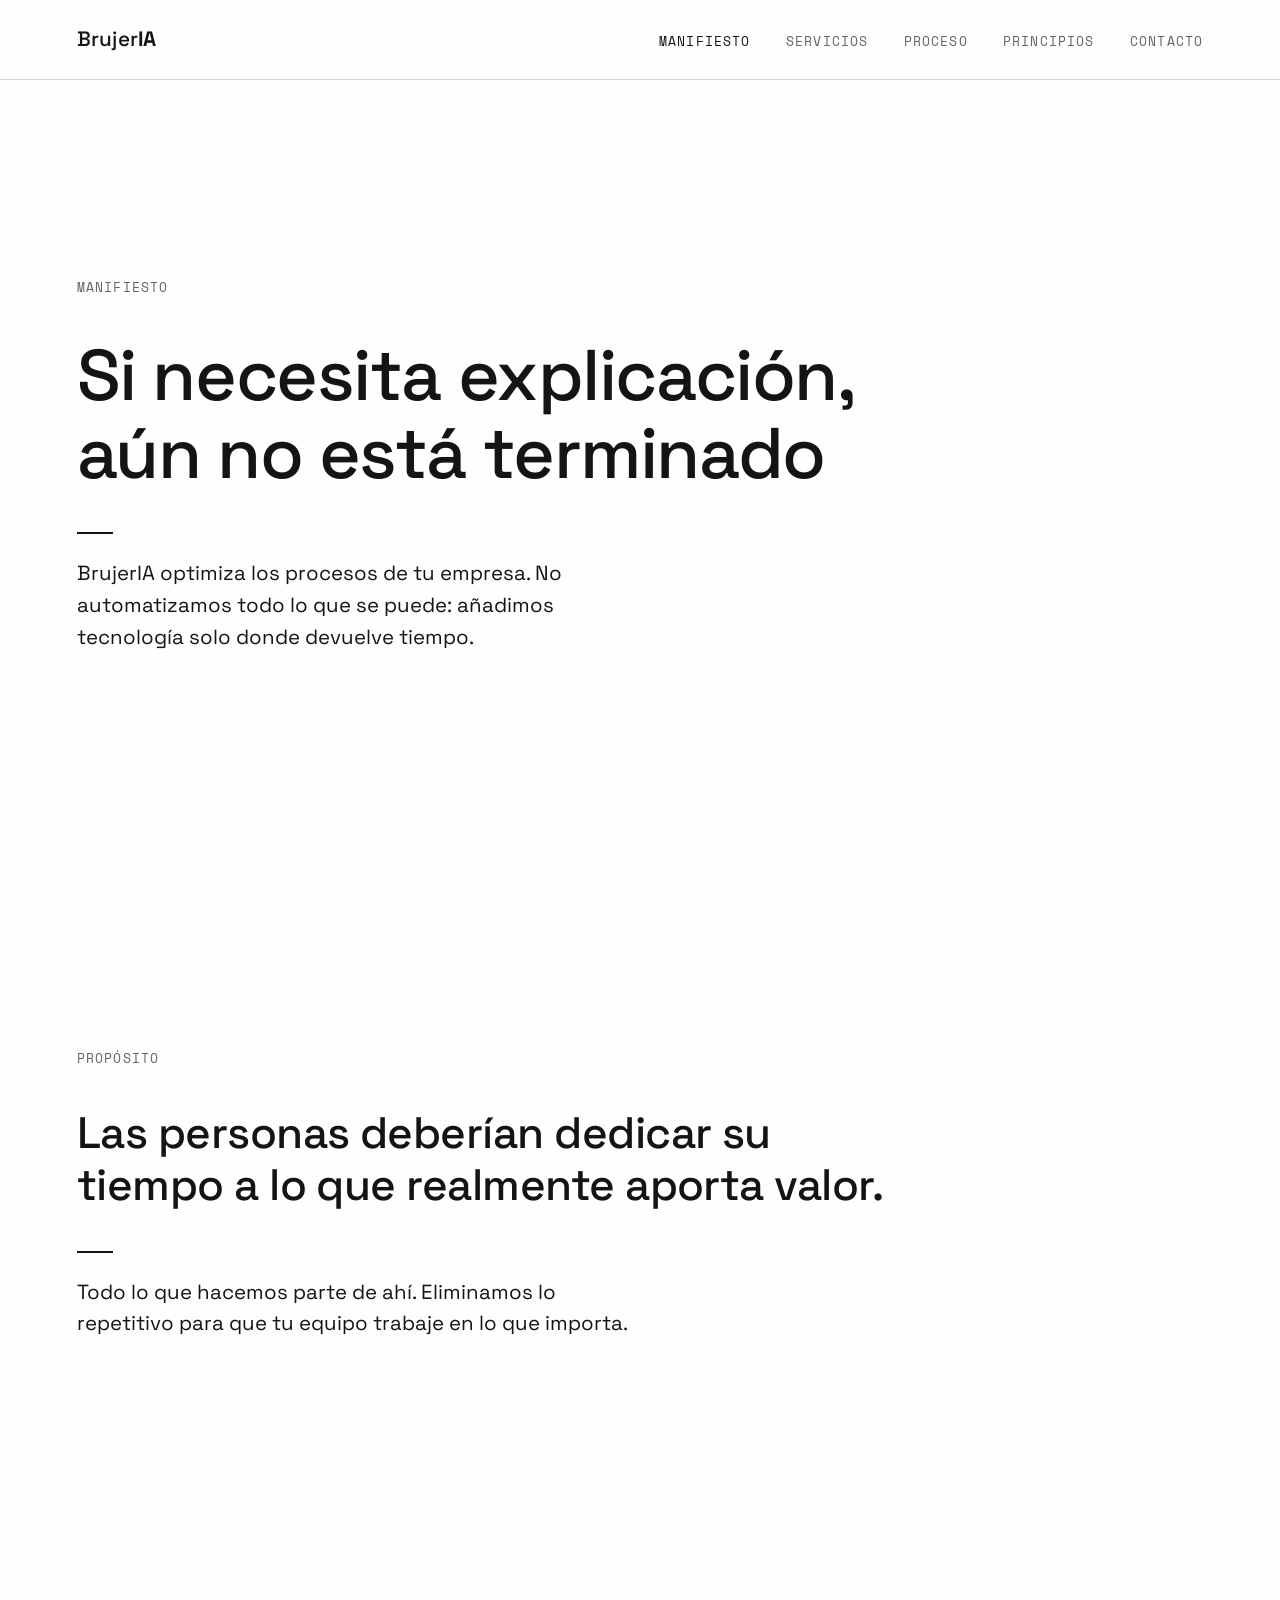
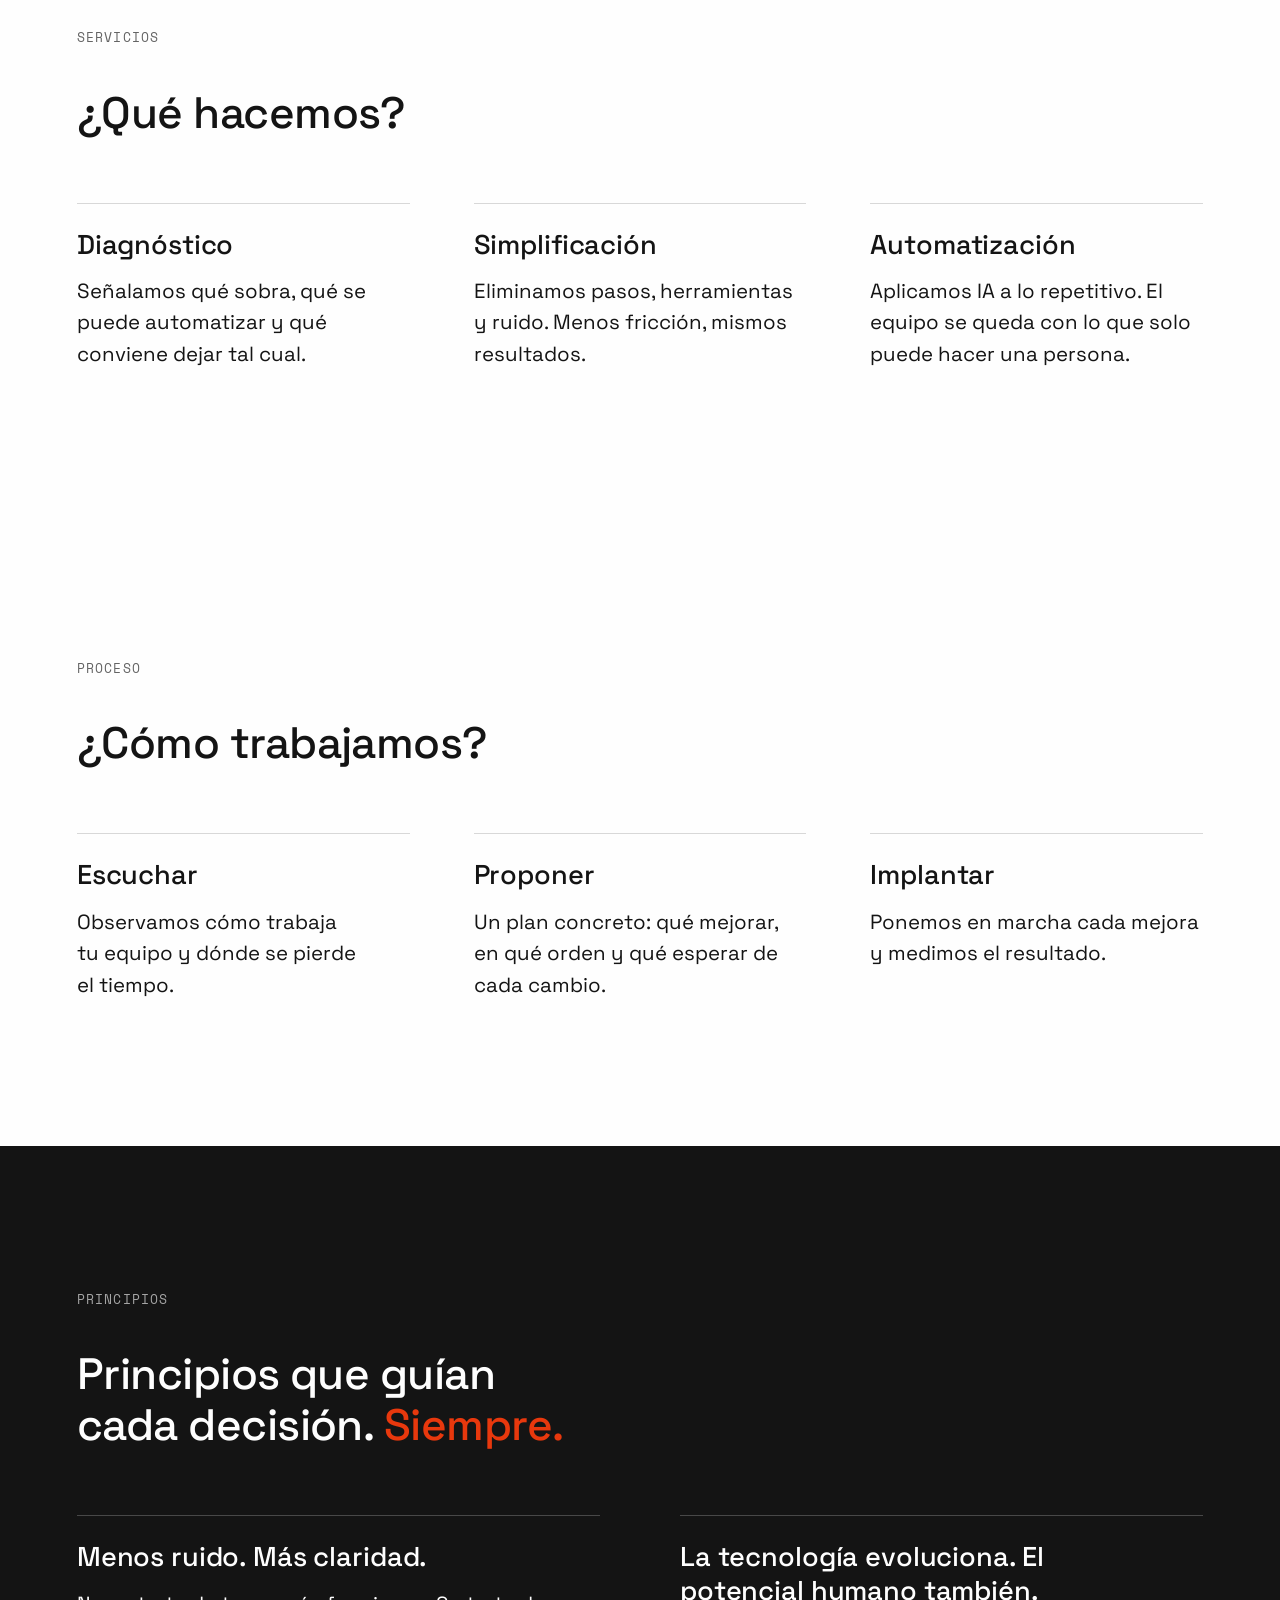
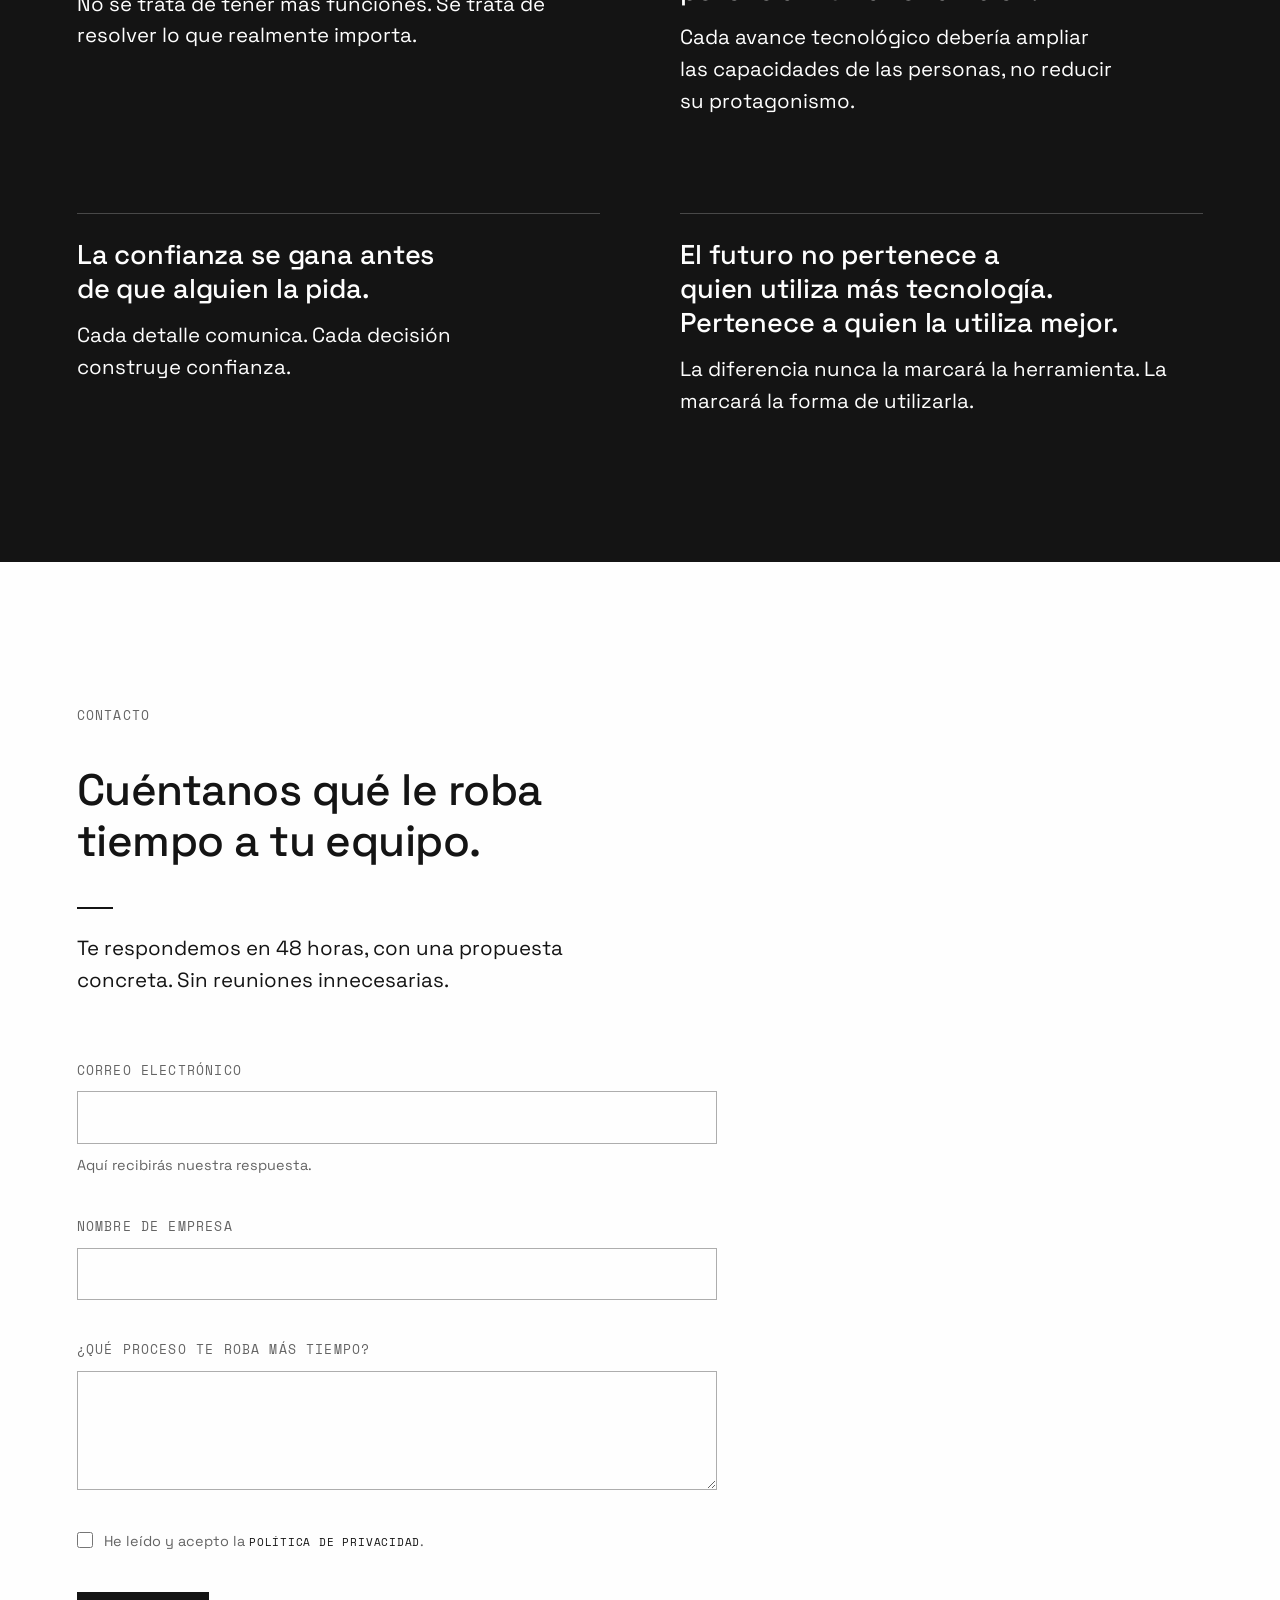
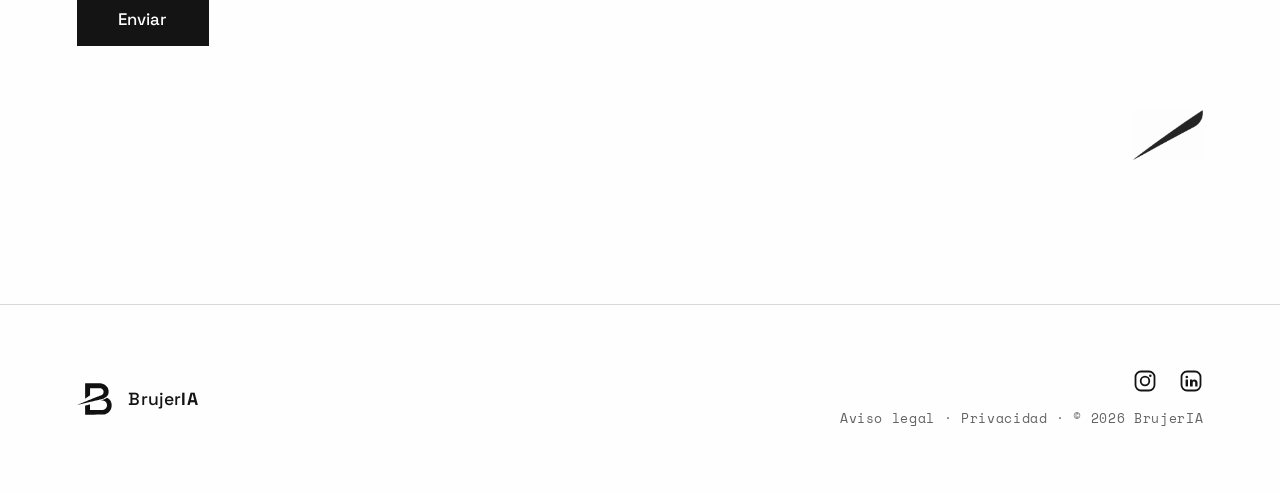
==== index.html @ 11475b40 "Footer: icono de LinkedIn junto a Instagram" ====
<!DOCTYPE html>
<html lang="es">
<head>
  <meta charset="UTF-8">
  <meta name="viewport" content="width=device-width, initial-scale=1.0">
  <title>BrujerIA — Optimización de procesos con criterio</title>
  <meta name="description" content="BrujerIA optimiza los procesos de tu empresa: tecnología solo donde merece la pena, para que las personas dediquen su tiempo a lo que realmente aporta valor.">
  <meta name="theme-color" content="#FEFEFE">

  <link rel="icon" type="image/svg+xml" href="assets/favicon.svg?v=3">
  <link rel="icon" type="image/png" sizes="64x64" href="assets/favicon-64.png?v=2">
  <link rel="apple-touch-icon" sizes="180x180" href="assets/apple-touch-180.png">

  <meta property="og:type" content="website">
  <meta property="og:title" content="BrujerIA — Optimización de procesos con criterio">
  <meta property="og:description" content="Las personas deberían dedicar su tiempo a lo que realmente aporta valor.">
  <meta property="og:site_name" content="BrujerIA">
  <meta property="og:image" content="https://brujeria.pro/assets/og-image.png">
  <meta property="og:image:width" content="1200">
  <meta property="og:image:height" content="630">
  <meta property="og:image:alt" content="Logotipo de BrujerIA sobre fondo negro">
  <meta property="og:url" content="https://brujeria.pro/">
  <meta property="og:locale" content="es_ES">
  <meta name="twitter:card" content="summary_large_image">
  <link rel="canonical" href="https://brujeria.pro/">

  <link rel="preconnect" href="https://fonts.googleapis.com">
  <link rel="preconnect" href="https://fonts.gstatic.com" crossorigin>
  <link href="https://fonts.googleapis.com/css2?family=Space+Grotesk:wght@300;400;500;700&family=Space+Mono:wght@400;700&display=swap" rel="stylesheet">

  <link rel="stylesheet" href="css/styles.css?v=5">

  <script type="application/ld+json">
  {
    "@context": "https://schema.org",
    "@type": "Organization",
    "name": "BrujerIA",
    "description": "Optimización de procesos con criterio: tecnología solo donde merece la pena.",
    "url": "https://brujeria.pro/",
    "logo": "https://brujeria.pro/assets/apple-touch-180.png",
    "sameAs": ["https://www.instagram.com/brujeria.ai/"]
  }
  </script>
</head>
<body>

  <a class="skip-link" href="#inicio">Saltar al contenido</a>

  <header class="site-header">
    <a class="wordmark" href="#inicio" aria-label="BrujerIA, inicio">Brujer<b>IA</b></a>
    <nav aria-label="Principal">
      <a href="#manifiesto">Manifiesto</a>
      <a href="#servicios">Servicios</a>
      <a href="#proceso">Proceso</a>
      <a href="#principios">Principios</a>
      <a href="#contacto">Contacto</a>
    </nav>
  </header>

  <main id="inicio" tabindex="-1">

    <!-- 01 · MANIFIESTO -->
    <section class="section section--hero" id="manifiesto">
      <div class="container" data-reveal>
        <p class="label">Manifiesto</p>
        <h1>Si necesita explicación, <br>aún no está terminado</h1>
        <div class="rule" aria-hidden="true"></div>
        <p class="body-copy">
          BrujerIA optimiza los procesos de tu empresa.
          No automatizamos todo lo que se puede: añadimos tecnología
          solo donde devuelve tiempo.
        </p>
      </div>
    </section>

    <!-- 02 · PROPÓSITO -->
    <section class="section" id="proposito">
      <div class="container" data-reveal>
        <p class="label">Propósito</p>
        <h2>Las personas deberían dedicar su tiempo a lo que realmente aporta valor.</h2>
        <div class="rule" aria-hidden="true"></div>
        <p class="body-copy">
          Todo lo que hacemos parte de ahí. Eliminamos lo repetitivo
          para que tu equipo trabaje en lo que importa.
        </p>
      </div>
    </section>

    <!-- 03 · SERVICIOS -->
    <section class="section" id="servicios">
      <div class="container">
        <div data-reveal>
          <p class="label">Servicios</p>
          <h2>¿Qué hacemos?</h2>
        </div>
        <ul class="steps">
          <li class="step" data-reveal>
            <h3>Diagnóstico</h3>
            <p class="body-copy">Señalamos qué sobra, qué se puede automatizar
            y qué conviene dejar tal cual.</p>
          </li>
          <li class="step" data-reveal>
            <h3>Simplificación</h3>
            <p class="body-copy">Eliminamos pasos, herramientas y ruido.
            Menos fricción, mismos resultados.</p>
          </li>
          <li class="step" data-reveal>
            <h3>Automatización</h3>
            <p class="body-copy">Aplicamos IA a lo repetitivo. El equipo se queda
            con lo que solo puede hacer una persona.</p>
          </li>
        </ul>
      </div>
    </section>

    <!-- 04 · PROCESO -->
    <section class="section" id="proceso">
      <div class="container">
        <div data-reveal>
          <p class="label">Proceso</p>
          <h2>¿Cómo trabajamos?</h2>
        </div>
        <ol class="steps">
          <li class="step" data-reveal>
            <h3>Escuchar</h3>
            <p class="body-copy">Observamos cómo trabaja tu equipo
            y dónde se pierde el tiempo.</p>
          </li>
          <li class="step" data-reveal>
            <h3>Proponer</h3>
            <p class="body-copy">Un plan concreto: qué mejorar, en qué orden
            y qué esperar de cada cambio.</p>
          </li>
          <li class="step" data-reveal>
            <h3>Implantar</h3>
            <p class="body-copy">Ponemos en marcha cada mejora
            y medimos el resultado.</p>
          </li>
        </ol>
      </div>
    </section>

    <!-- 05 · PRINCIPIOS -->
    <section class="section section--dark" id="principios">
      <div class="container">
        <div data-reveal>
          <p class="label">Principios</p>
          <h2>Principios que guían cada decisión. <span class="accent">Siempre.</span></h2>
        </div>
        <ol class="principles">
          <li data-reveal>
            <h3>Menos ruido. Más claridad.</h3>
            <p class="body-copy">No se trata de tener más funciones.
            Se trata de resolver lo que realmente importa.</p>
          </li>
          <li data-reveal>
            <h3>La tecnología evoluciona. El potencial humano también.</h3>
            <p class="body-copy">Cada avance tecnológico debería ampliar las capacidades
            de las personas, no reducir su protagonismo.</p>
          </li>
          <li data-reveal>
            <h3>La confianza se gana antes de que alguien la pida.</h3>
            <p class="body-copy">Cada detalle comunica.
            Cada decisión construye confianza.</p>
          </li>
          <li data-reveal>
            <h3>El futuro no pertenece a quien utiliza más tecnología.
            Pertenece a quien la utiliza mejor.</h3>
            <p class="body-copy">La diferencia nunca la marcará la herramienta.
            La marcará la forma de utilizarla.</p>
          </li>
        </ol>
      </div>
    </section>

    <!-- 06 · CONTACTO -->
    <section class="section" id="contacto">
      <div class="container" data-reveal>
        <p class="label">Contacto</p>
        <h2>Cuéntanos qué le roba tiempo a tu equipo.</h2>
        <div class="rule" aria-hidden="true"></div>
        <p class="body-copy">Te respondemos en 48 horas,
        con una propuesta concreta. Sin reuniones innecesarias.</p>

        <form class="contact-form" id="contact-form" action="https://api.web3forms.com/submit" method="POST">
          <input type="hidden" name="access_key" value="a34fb875-c065-43a4-9d5e-de3a44b609cb">
          <input type="hidden" name="subject" value="Nuevo contacto desde la web de BrujerIA">
          <input type="hidden" name="from_name" value="Web BrujerIA">
          <input type="hidden" name="redirect" value="https://brujeria.pro/gracias.html">
          <input type="checkbox" name="botcheck" class="hp-field" tabindex="-1" autocomplete="off" aria-hidden="true">

          <div class="field">
            <label class="label" for="email">Correo electrónico</label>
            <input type="email" id="email" name="email" required autocomplete="email">
            <p class="field-hint">Aquí recibirás nuestra respuesta.</p>
          </div>

          <div class="field">
            <label class="label" for="empresa">Nombre de empresa</label>
            <input type="text" id="empresa" name="Empresa" required autocomplete="organization" maxlength="120">
          </div>

          <div class="field">
            <label class="label" for="proceso">¿Qué proceso te roba más tiempo?</label>
            <textarea id="proceso" name="Proceso" required rows="4" maxlength="1000"></textarea>
          </div>

          <div class="consent">
            <input type="checkbox" id="consentimiento" name="Consentimiento" value="Política de privacidad aceptada" required>
            <label for="consentimiento">He leído y acepto la
            <a href="privacidad.html">política de privacidad</a>.</label>
          </div>

          <button class="submit-btn" type="submit">Enviar</button>
          <p class="form-status" id="form-status" role="status" aria-live="polite"></p>
        </form>

        <img class="trazo trazo--section" src="assets/trazo-negro-small.png" alt="" width="216" height="153">
      </div>
    </section>

  </main>

  <footer class="site-footer">
    <div class="container footer-inner">
      <div class="footer-brand">
        <img src="assets/logo-b.svg?v=2" alt="" class="footer-logo" width="107" height="96">
        <span class="wordmark wordmark--footer">Brujer<b>IA</b></span>
      </div>
      <div class="footer-right">
        <div class="social-links">
          <a class="social-link" href="https://www.instagram.com/brujeria.ai/" target="_blank" rel="noopener noreferrer" aria-label="BrujerIA en Instagram">
            <svg viewBox="0 0 24 24" width="24" height="24" fill="none" aria-hidden="true" focusable="false">
              <rect x="2.5" y="2.5" width="19" height="19" rx="5.5" stroke="currentColor" stroke-width="1.8"/>
              <circle cx="12" cy="12" r="4.3" stroke="currentColor" stroke-width="1.8"/>
              <circle cx="17.3" cy="6.7" r="1.25" fill="currentColor"/>
            </svg>
          </a>
          <a class="social-link" href="https://www.linkedin.com/company/brujeria/" target="_blank" rel="noopener noreferrer" aria-label="BrujerIA en LinkedIn">
            <svg viewBox="0 0 24 24" width="24" height="24" fill="none" aria-hidden="true" focusable="false">
              <rect x="2.5" y="2.5" width="19" height="19" rx="5.5" stroke="currentColor" stroke-width="1.8"/>
              <circle cx="7.8" cy="8" r="1.3" fill="currentColor"/>
              <rect x="6.6" y="10.4" width="2.4" height="7.1" rx="0.4" fill="currentColor"/>
              <path d="M11 17.5 V10.4 h2.3 v1 a3 3 0 0 1 5.2 2 V17.5 h-2.3 v-3.7 a1.25 1.25 0 0 0 -2.5 0 V17.5 Z" fill="currentColor"/>
            </svg>
          </a>
        </div>
        <p class="label footer-meta"><a href="aviso-legal.html">Aviso legal</a> · <a href="privacidad.html">Privacidad</a> · ©&nbsp;2026&nbsp;BrujerIA</p>
      </div>
    </div>
  </footer>

  <script src="js/main.js?v=3" defer></script>
</body>
</html>
---- css/styles.css ----
/* ==========================================================================
   BrujerIA — brujeria.es
   Tres colores. Nada más.  ·  Space Grotesk + Space Mono
   ========================================================================== */

:root {
  --negro: #141414;
  --blanco: #FEFEFE;
  --vermellon: #E8380D;

  /* tintas derivadas del negro, solo para hairlines y voz de apoyo */
  --tinta-suave: rgba(20, 20, 20, 0.66);
  --hairline: rgba(20, 20, 20, 0.16);
  --hairline-invert: rgba(254, 254, 254, 0.22);
  --tinta-suave-invert: rgba(254, 254, 254, 0.62);

  /* margen mínimo: 6% del ancho, en los cuatro lados */
  --margen: 6vw;

  /* ritmo vertical */
  --s-1: 0.5rem;
  --s-2: 1rem;
  --s-3: 1.5rem;
  --s-4: 2.5rem;
  --s-5: 4rem;
  --s-6: 6rem;

  --grotesk: "Space Grotesk", "Segoe UI", Arial, sans-serif;
  --mono: "Space Mono", "Consolas", monospace;
}

* { box-sizing: border-box; margin: 0; padding: 0; }

html {
  scroll-behavior: smooth;
  scroll-padding-top: 6rem;
}

body {
  font-family: var(--grotesk);
  font-weight: 400;
  background: var(--blanco);
  color: var(--negro);
  line-height: 1.5;
  -webkit-font-smoothing: antialiased;
  text-rendering: optimizeLegibility;
}

img { max-width: 100%; height: auto; }

a { transition: color 0.18s ease, opacity 0.18s ease; }

::selection { background: var(--negro); color: var(--blanco); }
.section--dark ::selection { background: var(--blanco); color: var(--negro); }

a:focus-visible {
  outline: 2px solid var(--negro);
  outline-offset: 3px;
}

.section--dark a:focus-visible { outline-color: var(--blanco); }

/* destino del skip-link: recibe foco programático, sin anillo visual */
main:focus { outline: none; }

/* --------------------------------------------------------------------------
   Voz de apoyo: etiquetas en Space Mono
   -------------------------------------------------------------------------- */

.label {
  font-family: var(--mono);
  font-size: 0.8125rem;
  letter-spacing: 0.09em;
  text-transform: uppercase;
  color: var(--tinta-suave);
}

/* --------------------------------------------------------------------------
   Enlace de salto al contenido (visible solo con foco de teclado)
   -------------------------------------------------------------------------- */

.skip-link {
  position: absolute;
  left: -9999px;
  top: 0;
  z-index: 20;
  font-family: var(--mono);
  font-size: 0.875rem;
  letter-spacing: 0.05em;
  text-decoration: none;
  background: var(--negro);
  color: var(--blanco);
  padding: 0.8rem 1.2rem;
}

.skip-link:focus {
  left: var(--margen);
  top: 0.5rem;
}

/* --------------------------------------------------------------------------
   Cabecera
   -------------------------------------------------------------------------- */

.site-header {
  position: sticky;
  top: 0;
  z-index: 10;
  display: flex;
  align-items: baseline;
  justify-content: space-between;
  gap: var(--s-3);
  padding: 1.5rem var(--margen);
  background: var(--blanco);
  border-bottom: 1px solid var(--hairline);
}

.wordmark {
  font-family: var(--grotesk);
  font-weight: 500;
  font-size: 1.3rem;
  letter-spacing: 0.01em;
  color: var(--negro);
  text-decoration: none;
}

.wordmark b { font-weight: 700; }

.site-header nav {
  display: flex;
  gap: 2.2rem;
  flex-wrap: wrap;
}

.site-header nav a {
  font-family: var(--mono);
  font-size: 0.8125rem;
  letter-spacing: 0.09em;
  text-transform: uppercase;
  text-decoration: none;
  color: var(--tinta-suave);
}

.site-header nav a:hover,
.site-header nav a:focus-visible,
.site-header nav a[aria-current] {
  color: var(--negro);
}

/* --------------------------------------------------------------------------
   Secciones · una idea por página · el vacío se respeta
   -------------------------------------------------------------------------- */

.section {
  padding: clamp(7rem, 16vh, 11rem) var(--margen);
}

.section--hero {
  min-height: calc(100vh - 4.7rem);
  min-height: calc(100svh - 4.7rem);
  display: flex;
  align-items: center;
  padding-top: clamp(4rem, 10vh, 7rem);
}

/* Todo nace del margen izquierdo: el bloque no se centra */
.container {
  width: 100%;
  max-width: 1160px;
  margin: 0;
  position: relative;
}

.label + h1 { margin-top: var(--s-4); }
.label + h2 { margin-top: var(--s-4); }

/* Jerarquía: tamaño y peso. Nunca color ni subrayados. */

h1 {
  font-size: clamp(2.1rem, 5.6vw, 4.5rem);
  font-weight: 500;
  line-height: 1.08;
  letter-spacing: -0.02em;
  max-width: none;
  text-wrap: pretty;
}

h2 {
  font-size: clamp(1.8rem, 4vw, 2.75rem);
  font-weight: 500;
  line-height: 1.16;
  letter-spacing: -0.012em;
  max-width: 30ch;
  text-wrap: balance;
}

h3 {
  font-size: clamp(1.3rem, 2.3vw, 1.7rem);
  font-weight: 500;
  line-height: 1.24;
  letter-spacing: -0.005em;
  max-width: 30ch;
  text-wrap: balance;
}

.body-copy {
  font-size: clamp(1.05rem, 1.6vw, 1.375rem);
  font-weight: 400;
  line-height: 1.55;
  max-width: 44ch;
  margin-top: var(--s-4);
  text-wrap: pretty;
}

h3 + .body-copy { margin-top: 0.9rem; }

/* La raya corta bajo el titular, como en el brand book */
.rule {
  width: 2.25rem;
  height: 2px;
  background: currentColor;
  margin-top: var(--s-4);
}

.rule + .body-copy { margin-top: var(--s-3); }

/* El color no decora. Señala. */
.accent { color: var(--vermellon); }

/* --------------------------------------------------------------------------
   El trazo · firma, separa o subraya. Nunca decora.
   -------------------------------------------------------------------------- */

.trazo {
  display: block;
  user-select: none;
  pointer-events: none;
}

.trazo--section {
  width: clamp(3.25rem, 5.5vw, 5rem);
  margin-left: auto;
  margin-top: var(--s-5);
}

/* --------------------------------------------------------------------------
   Servicios y Proceso · tres columnas
   -------------------------------------------------------------------------- */

.steps {
  list-style: none;
  margin-top: var(--s-5);
  display: grid;
  grid-template-columns: repeat(3, 1fr);
  gap: var(--s-5) var(--s-5);
}

.step {
  border-top: 1px solid var(--hairline);
  padding-top: var(--s-3);
}

.step h3 { margin-top: 0; }

/* --------------------------------------------------------------------------
   Principios · negativo: blanco sobre oscuro
   -------------------------------------------------------------------------- */

.section--dark {
  background: var(--negro);
  color: var(--blanco);
}

.section--dark .label { color: var(--tinta-suave-invert); }

.principles {
  list-style: none;
  margin-top: var(--s-5);
  display: grid;
  grid-template-columns: repeat(2, 1fr);
  gap: var(--s-6) 5rem;
}

.principles li {
  border-top: 1px solid var(--hairline-invert);
  padding-top: var(--s-3);
}

.principles h3 { margin-top: 0; }

/* --------------------------------------------------------------------------
   Contacto
   -------------------------------------------------------------------------- */

.contact-form {
  margin-top: var(--s-5);
  max-width: 40rem;
  display: grid;
  gap: var(--s-4);
}

.field {
  display: grid;
  gap: 0.7rem;
}

.contact-form input[type="email"],
.contact-form input[type="text"],
.contact-form textarea {
  font-family: var(--grotesk);
  font-size: 1.05rem;
  font-weight: 400;
  color: var(--negro);
  background: var(--blanco);
  border: 1px solid rgba(20, 20, 20, 0.35);
  border-radius: 0;
  padding: 0.9rem 1rem;
  width: 100%;
  transition: border-color 0.18s ease, box-shadow 0.18s ease;
}

.contact-form textarea {
  resize: vertical;
  min-height: 7rem;
}

.contact-form input:focus,
.contact-form textarea:focus {
  outline: none;
  border-color: var(--negro);
  box-shadow: inset 0 0 0 1px var(--negro);
}

.field-hint {
  font-size: 0.9rem;
  color: var(--tinta-suave);
}

/* honeypot antispam: invisible para personas */
.hp-field { display: none; }

/* mensaje de estado del formulario (error de envío) */
.form-status {
  font-size: 0.95rem;
  line-height: 1.5;
  margin-top: -0.5rem;
}

.form-status:empty { display: none; }

.form-status--error {
  color: var(--vermellon);
  font-weight: 500;
}

.consent {
  display: flex;
  align-items: baseline;
  gap: 0.7rem;
  font-size: 0.9rem;
  color: var(--tinta-suave);
  max-width: 44ch;
}

.consent input[type="checkbox"] {
  accent-color: var(--negro);
  width: 1rem;
  height: 1rem;
  flex-shrink: 0;
  transform: translateY(2px);
}

.consent a {
  font-family: var(--mono);
  font-size: 0.78em;
  letter-spacing: 0.07em;
  text-transform: uppercase;
  color: var(--negro);
  text-decoration: none;
}

.consent a:hover,
.consent a:focus-visible {
  color: var(--vermellon);
}

.submit-btn {
  justify-self: start;
  font-family: var(--grotesk);
  font-size: 1.05rem;
  font-weight: 500;
  color: var(--blanco);
  background: var(--negro);
  border: none;
  border-radius: 0;
  padding: 1rem 2.6rem;
  cursor: pointer;
  transition: opacity 0.18s ease;
}

.submit-btn:hover { opacity: 0.85; }

.submit-btn:focus-visible {
  outline: 2px solid var(--negro);
  outline-offset: 3px;
}

/* --------------------------------------------------------------------------
   Pie
   -------------------------------------------------------------------------- */

.site-footer {
  border-top: 1px solid var(--hairline);
  padding: var(--s-5) var(--margen) var(--s-5);
}

.footer-inner {
  display: flex;
  align-items: center;
  justify-content: space-between;
  gap: var(--s-4);
  flex-wrap: wrap;
}

.footer-brand {
  display: flex;
  align-items: center;
  gap: var(--s-2);
}

/* Tamaño mínimo digital del logotipo: 24 px de altura. Aquí: 32 px. */
.footer-logo {
  width: auto;
  height: 32px;
}

.wordmark--footer { font-size: 1.1rem; }

.footer-right {
  display: flex;
  flex-direction: column;
  align-items: flex-end;
  gap: var(--s-2);
}

/* Enlaces sociales: iconos negros, mínimos y sobrios */
.social-links {
  display: flex;
  align-items: center;
  gap: 2px;
  margin: -10px -10px -10px 0;
}

.social-link {
  display: inline-flex;
  align-items: center;
  justify-content: center;
  width: 44px;
  height: 44px;
  color: var(--negro);
  border-radius: 4px;
}

.social-link svg { display: block; }

.social-link:hover,
.social-link:focus-visible {
  opacity: 0.6;
}

.footer-meta {
  text-transform: none;
  letter-spacing: 0.05em;
}

.footer-meta a {
  color: inherit;
  text-decoration: none;
}

.footer-meta a:hover,
.footer-meta a:focus-visible {
  color: var(--negro);
}

/* --------------------------------------------------------------------------
   Páginas legales
   -------------------------------------------------------------------------- */

.legal .container { max-width: 720px; }

.legal h1 { font-size: clamp(2rem, 5vw, 3.25rem); }

.legal h2 {
  font-size: 1.25rem;
  margin-top: var(--s-5);
  max-width: none;
}

.legal p, .legal ul {
  font-size: 1.05rem;
  line-height: 1.6;
  max-width: 62ch;
  margin-top: var(--s-2);
  color: var(--negro);
}

.legal ul { padding-left: 1.2rem; }

.legal .pendiente {
  background: rgba(232, 56, 13, 0.08);
  padding: 0.1em 0.3em;
}

.legal a { color: var(--negro); }
.legal a:hover, .legal a:focus-visible { color: var(--vermellon); }

.back-link {
  display: inline-block;
  margin-top: var(--s-5);
  font-family: var(--mono);
  font-size: 0.8125rem;
  letter-spacing: 0.09em;
  text-transform: uppercase;
  color: var(--negro);
  text-decoration: none;
}

.back-link:hover, .back-link:focus-visible { color: var(--vermellon); }

/* --------------------------------------------------------------------------
   Revelado sutil (activado por JS; sin JS todo es visible)
   -------------------------------------------------------------------------- */

.reveal {
  opacity: 0;
  transform: translateY(14px);
  transition: opacity 0.55s ease, transform 0.55s ease;
}

.reveal.is-visible {
  opacity: 1;
  transform: none;
}

/* --------------------------------------------------------------------------
   Responsive
   -------------------------------------------------------------------------- */

@media (max-width: 960px) {
  .steps { grid-template-columns: 1fr; gap: var(--s-4); }
}

@media (max-width: 860px) {
  .principles { grid-template-columns: 1fr; gap: var(--s-5); }
}

@media (max-width: 640px) {
  html { scroll-padding-top: 1.5rem; }
  .site-header {
    position: static; /* en móvil no roba un quinto de pantalla */
    flex-direction: column;
    align-items: flex-start;
    gap: 0.7rem;
    padding-top: 1rem;
    padding-bottom: 0.9rem;
  }
  .site-header nav { gap: 0.85rem 1.2rem; }
  .site-header nav a { font-size: 0.75rem; }
  .section { padding-top: 5.5rem; padding-bottom: 5.5rem; }
  .section--hero { min-height: auto; padding-top: 2.5rem; }
  /* primera pantalla: manifiesto con el salto tras la coma (2 líneas).
     min() con vw para que la línea larga quepa en cualquier móvil */
  .section--hero h1 { font-size: min(1.7rem, 6.4vw); }
  .section--hero .label + h1 { margin-top: 1.5rem; }
  .section--hero .rule { margin-top: 1.6rem; }
  .section--hero .rule + .body-copy { margin-top: 1.2rem; }
  .steps { grid-template-columns: 1fr; gap: var(--s-4); }
  .footer-inner { flex-direction: column; align-items: flex-start; }
  .footer-right { align-items: flex-start; }
  .social-links { margin: -10px 0 -10px -10px; } /* el glifo alinea con el margen */
}

/* --------------------------------------------------------------------------
   Movimiento: nada imprescindible se mueve
   -------------------------------------------------------------------------- */

@media (prefers-reduced-motion: reduce) {
  html { scroll-behavior: auto; }
  .reveal {
    opacity: 1;
    transform: none;
    transition: none;
  }
  a { transition: none; }
}
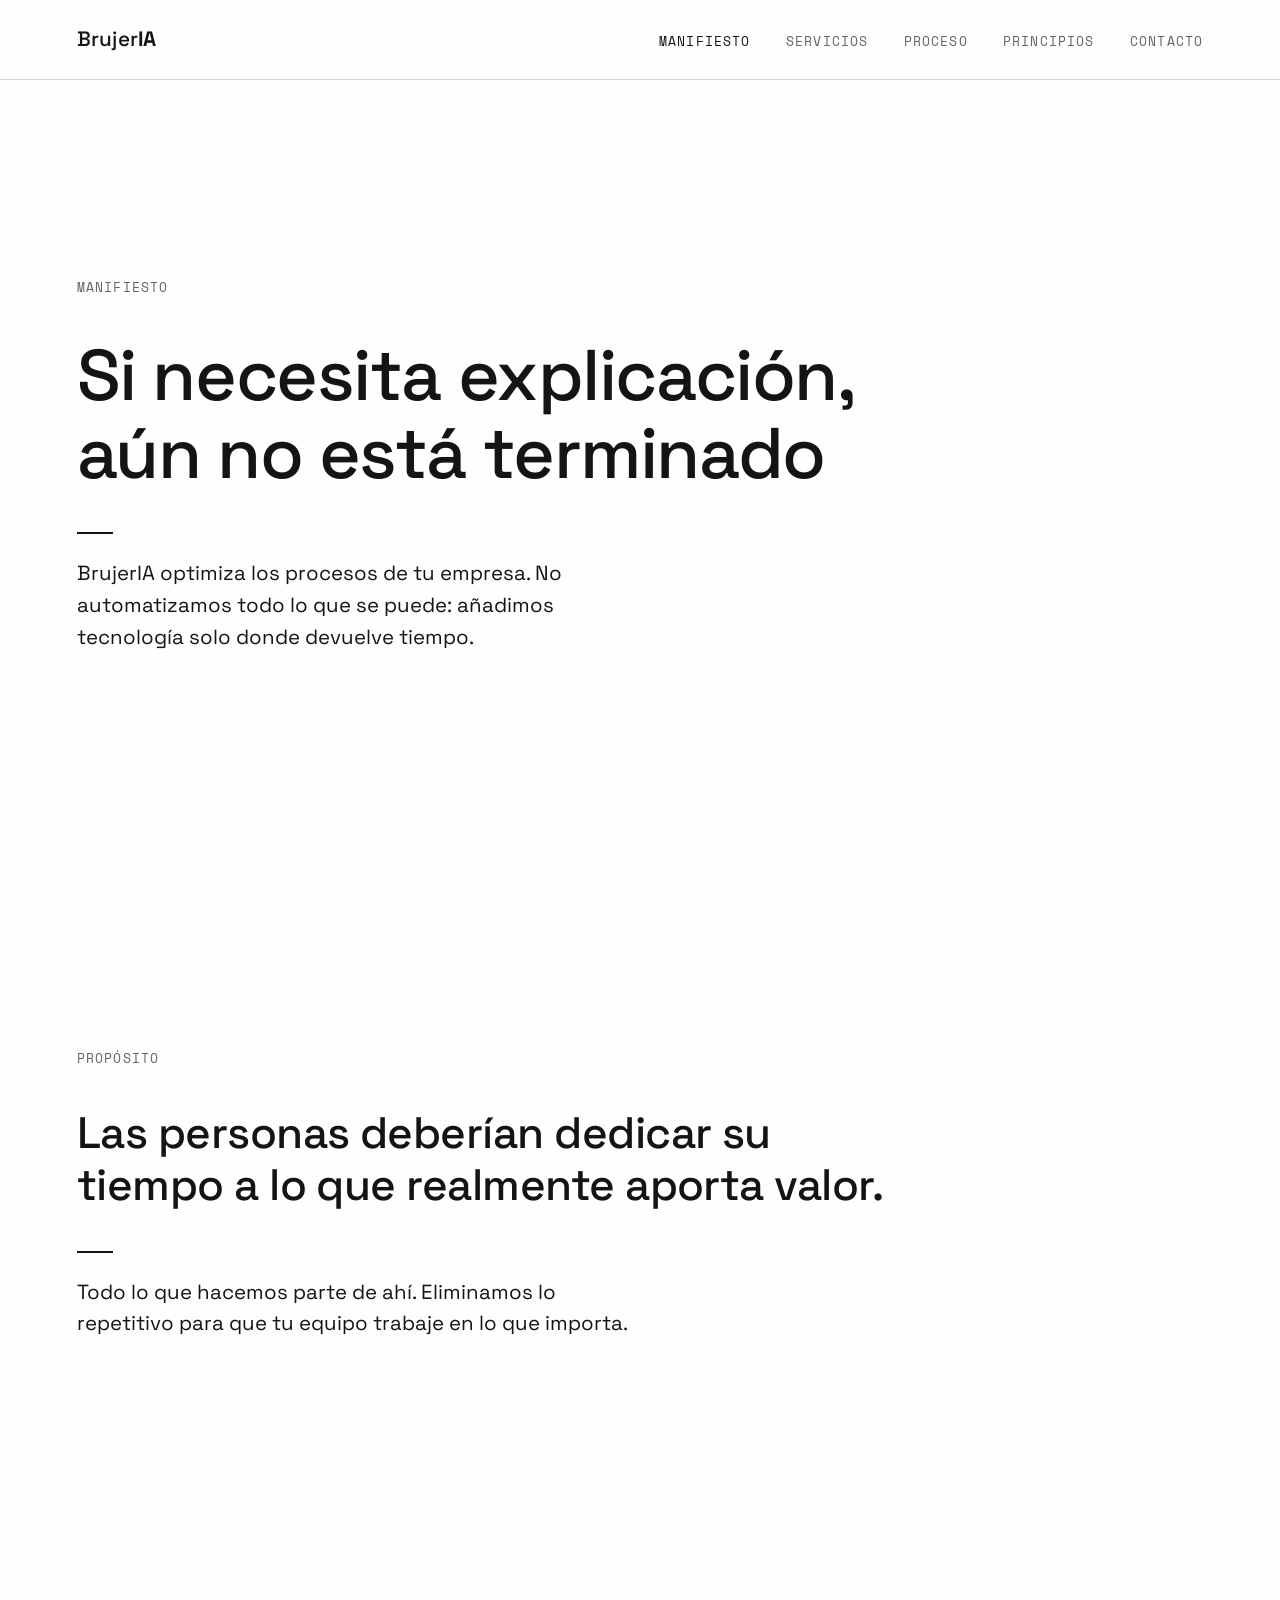
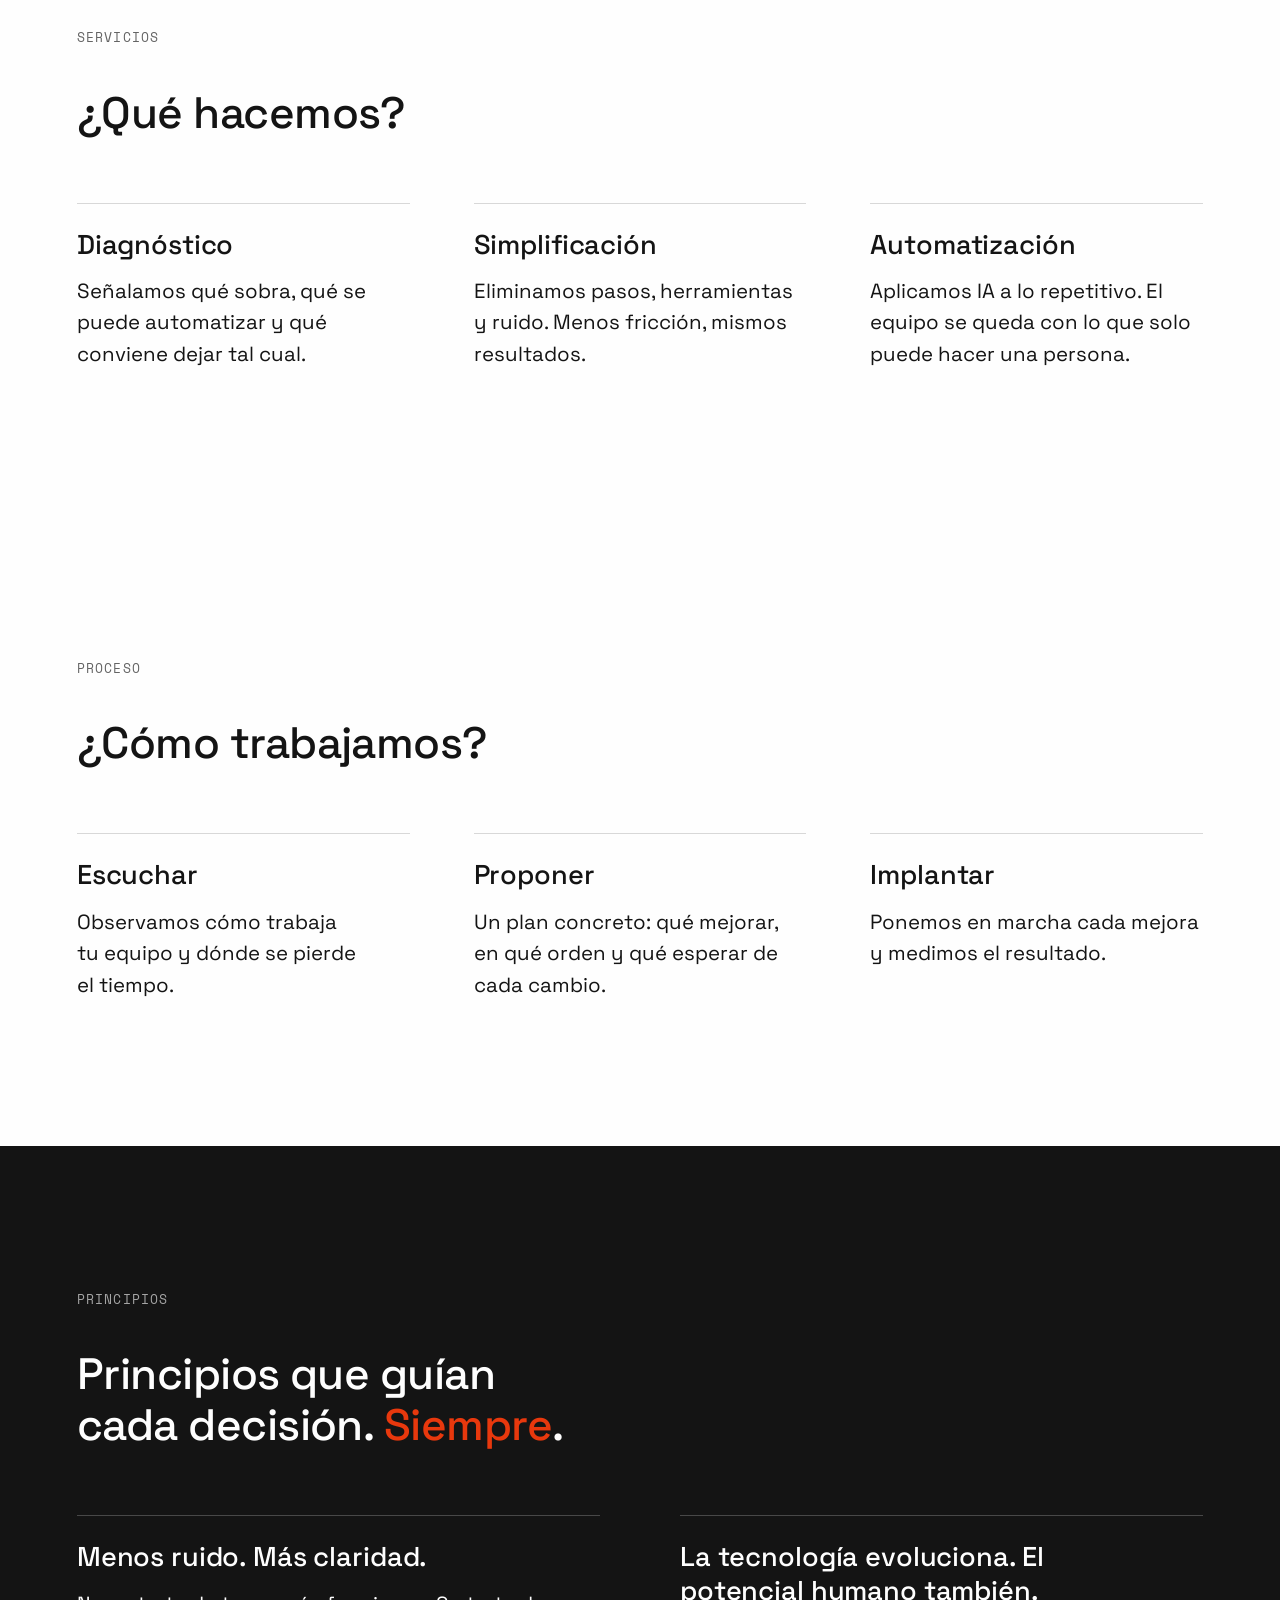
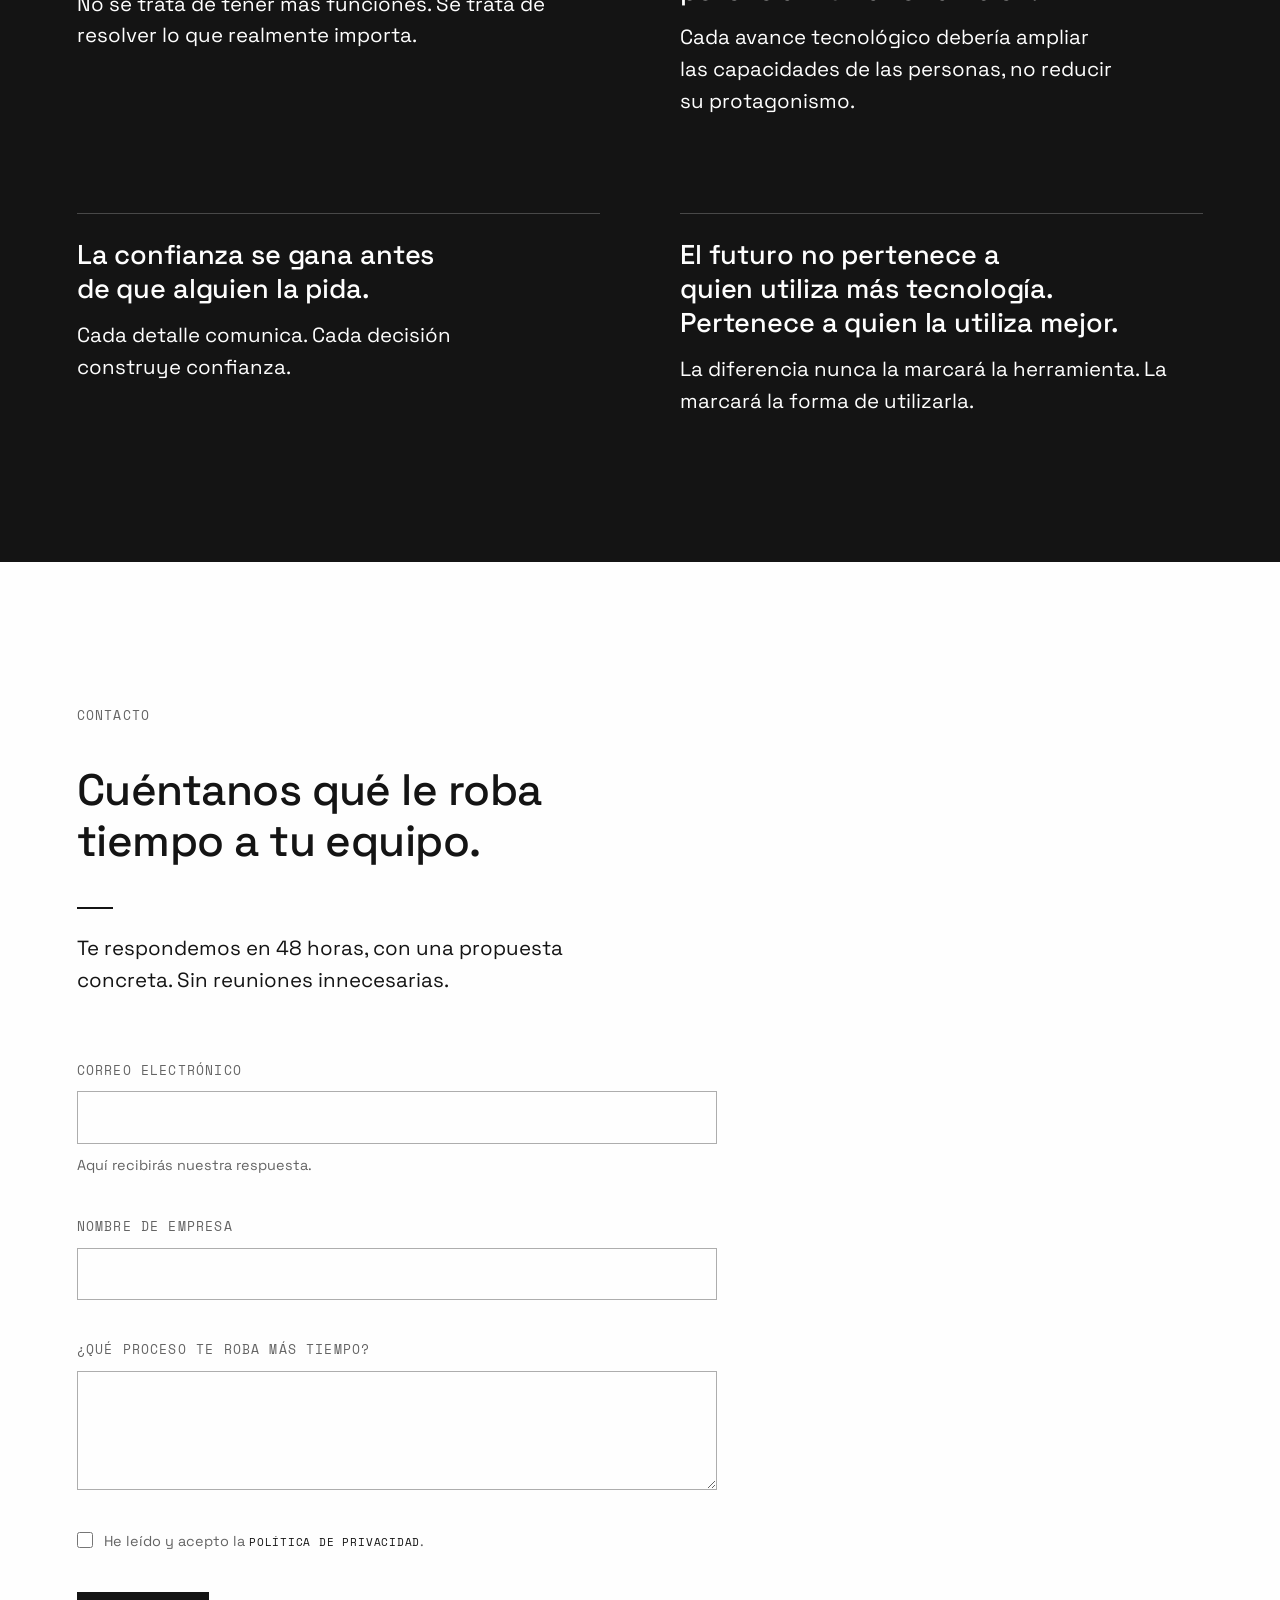
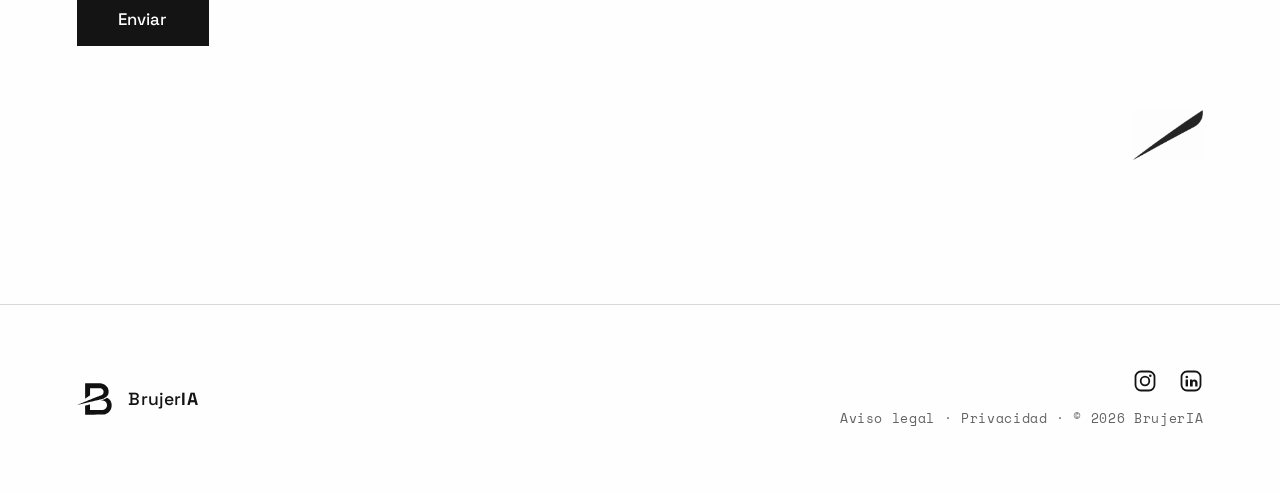
==== commit 34bea213: "Web: punto fuera del acento (Siempre). Instagram 2e: punto en blanco" ====
--- a/index.html
+++ b/index.html
@@ -38,7 +38,7 @@
     "description": "Optimización de procesos con criterio: tecnología solo donde merece la pena.",
     "url": "https://brujeria.pro/",
     "logo": "https://brujeria.pro/assets/apple-touch-180.png",
-    "sameAs": ["https://www.instagram.com/brujeria.ai/"]
+    "sameAs": ["https://www.instagram.com/brujeria.pro/"]
   }
   </script>
 </head>
@@ -145,7 +145,7 @@
       <div class="container">
         <div data-reveal>
           <p class="label">Principios</p>
-          <h2>Principios que guían cada decisión. <span class="accent">Siempre.</span></h2>
+          <h2>Principios que guían cada decisión. <span class="accent">Siempre</span>.</h2>
         </div>
         <ol class="principles">
           <li data-reveal>
@@ -229,7 +229,7 @@
       </div>
       <div class="footer-right">
         <div class="social-links">
-          <a class="social-link" href="https://www.instagram.com/brujeria.ai/" target="_blank" rel="noopener noreferrer" aria-label="BrujerIA en Instagram">
+          <a class="social-link" href="https://www.instagram.com/brujeria.pro/" target="_blank" rel="noopener noreferrer" aria-label="BrujerIA en Instagram">
             <svg viewBox="0 0 24 24" width="24" height="24" fill="none" aria-hidden="true" focusable="false">
               <rect x="2.5" y="2.5" width="19" height="19" rx="5.5" stroke="currentColor" stroke-width="1.8"/>
               <circle cx="12" cy="12" r="4.3" stroke="currentColor" stroke-width="1.8"/>
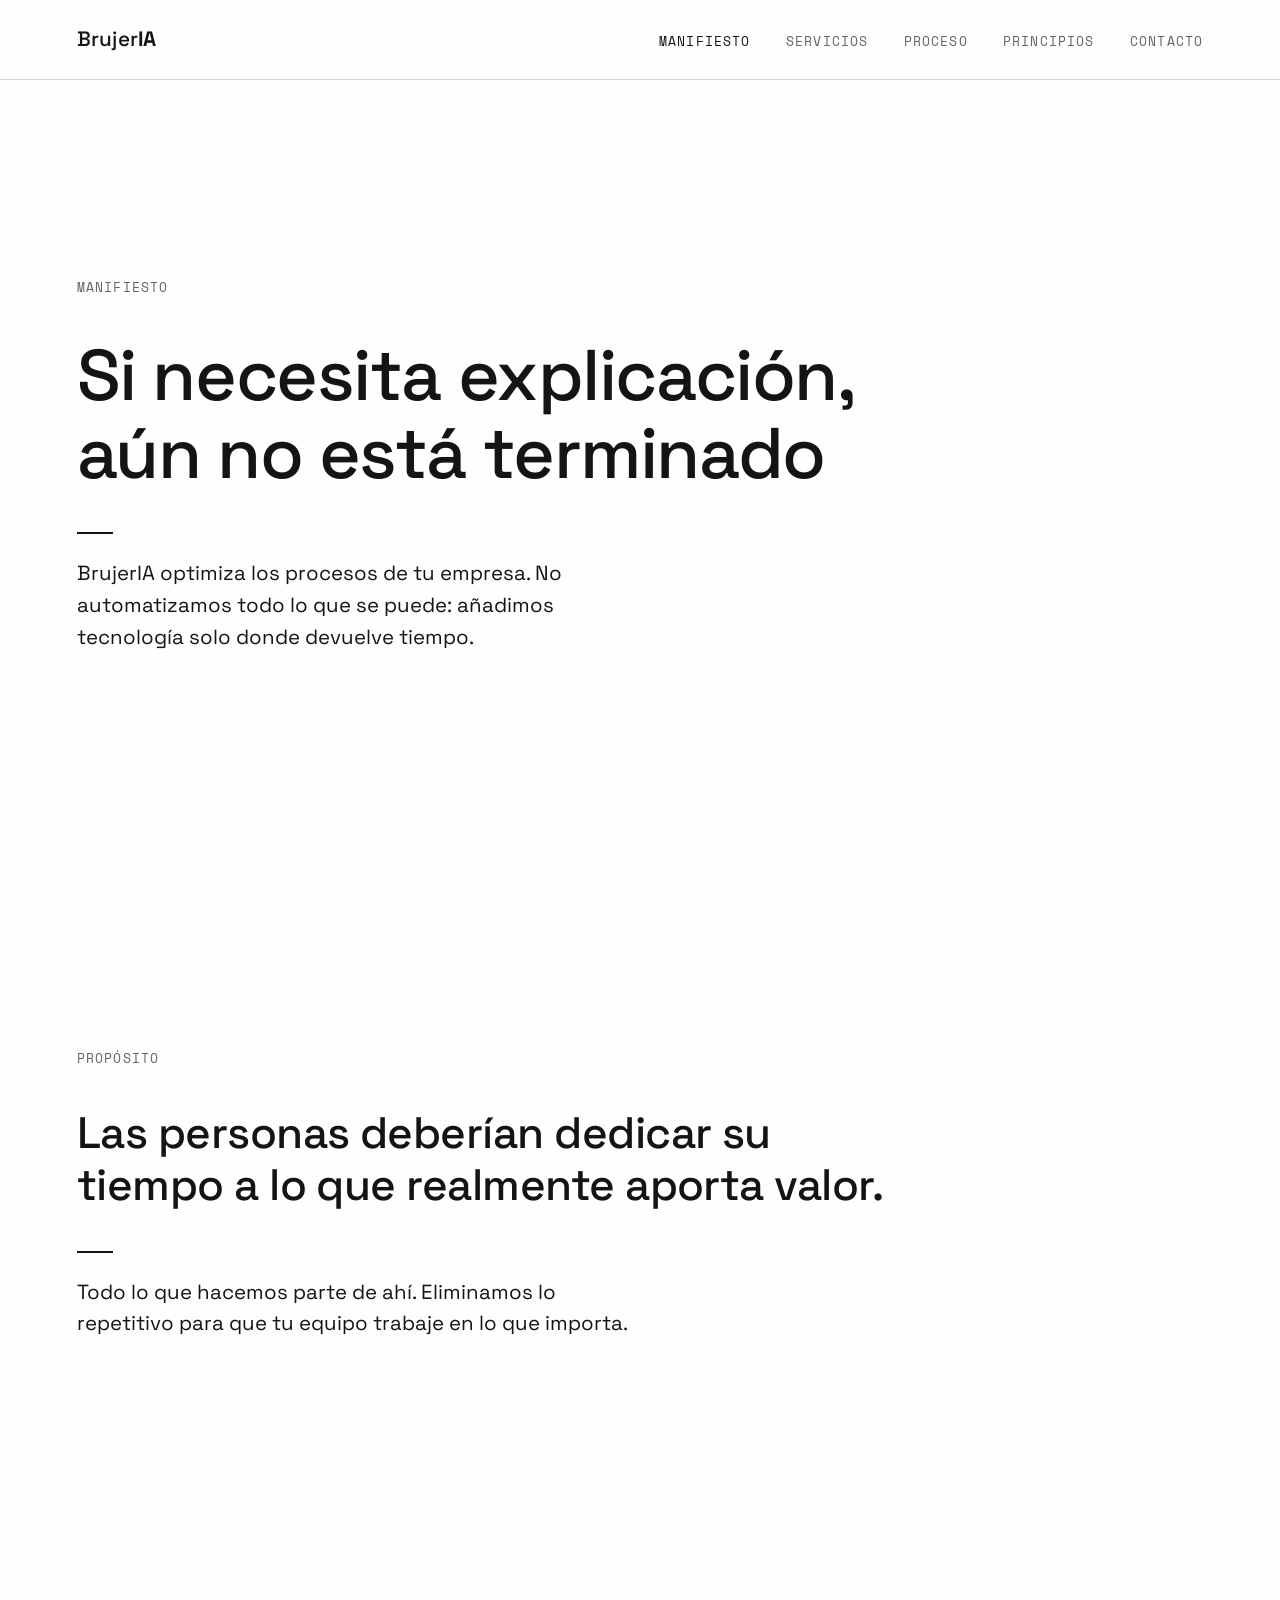
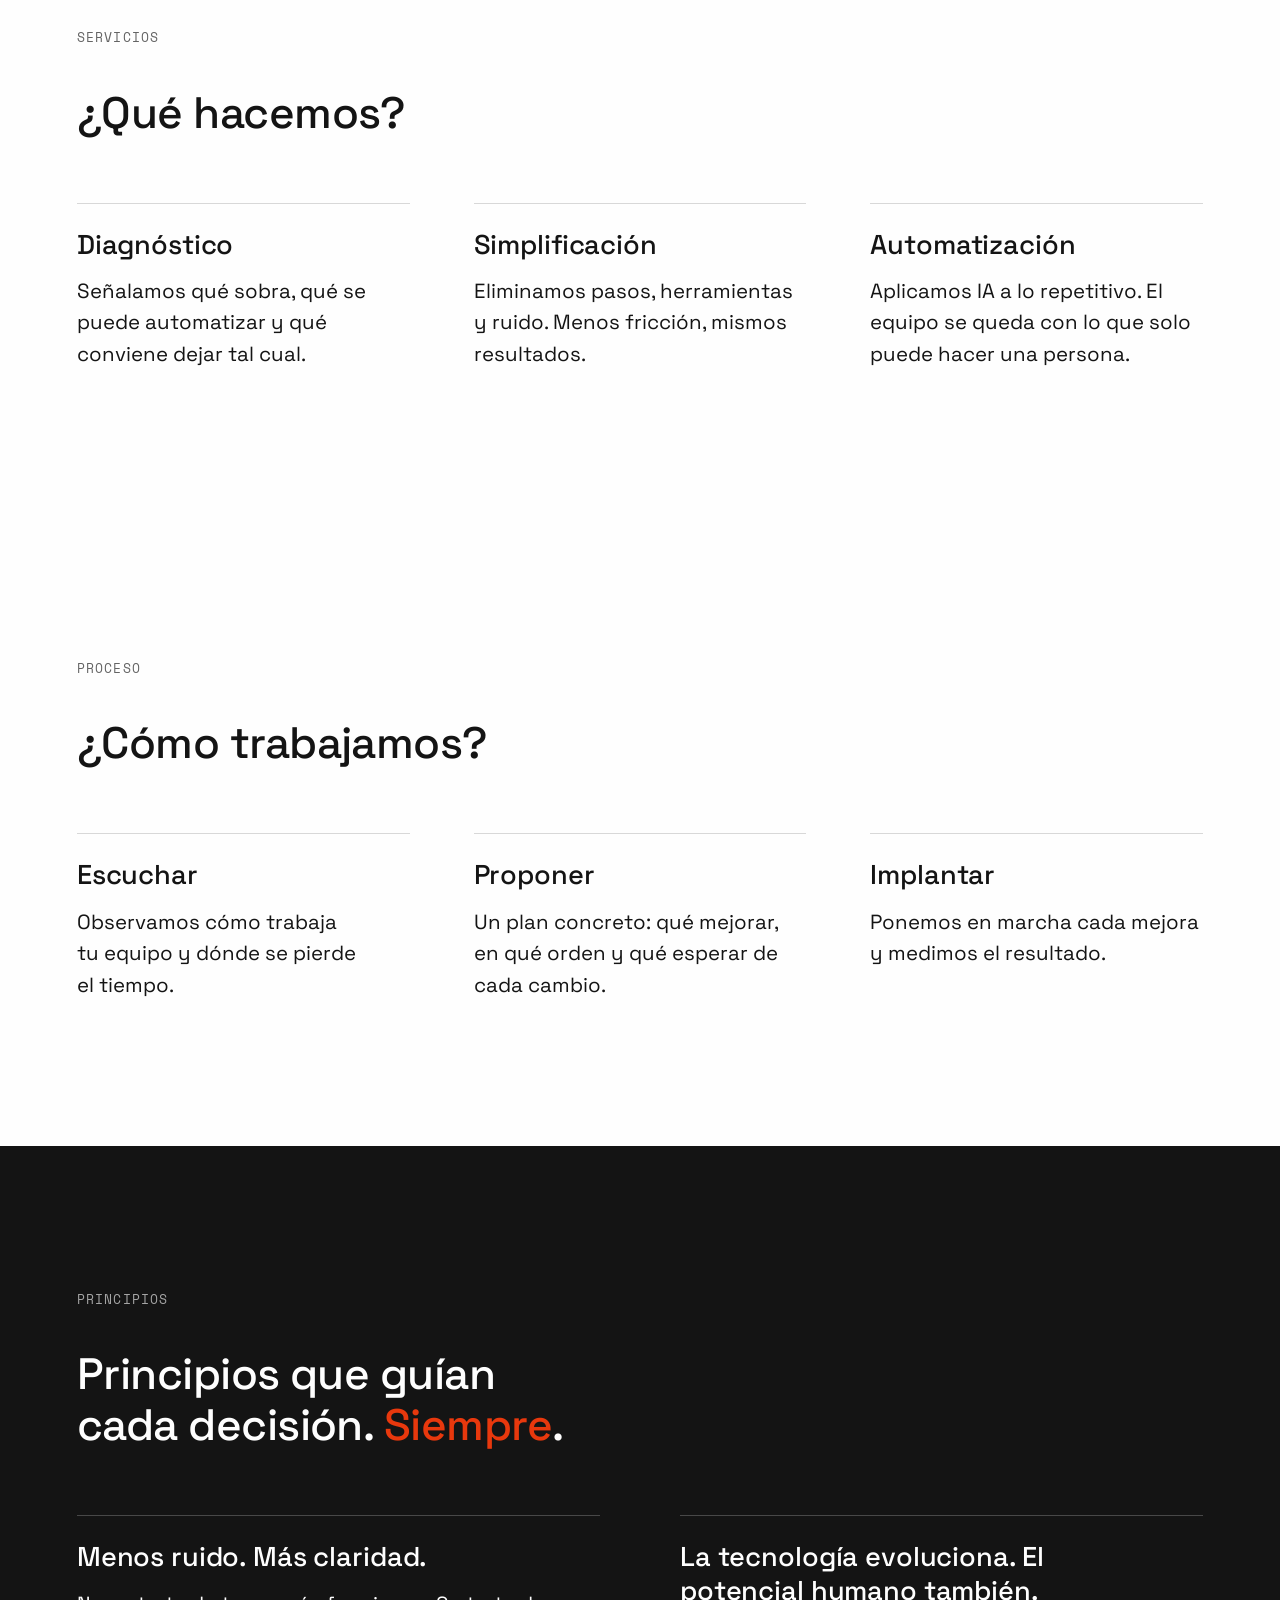
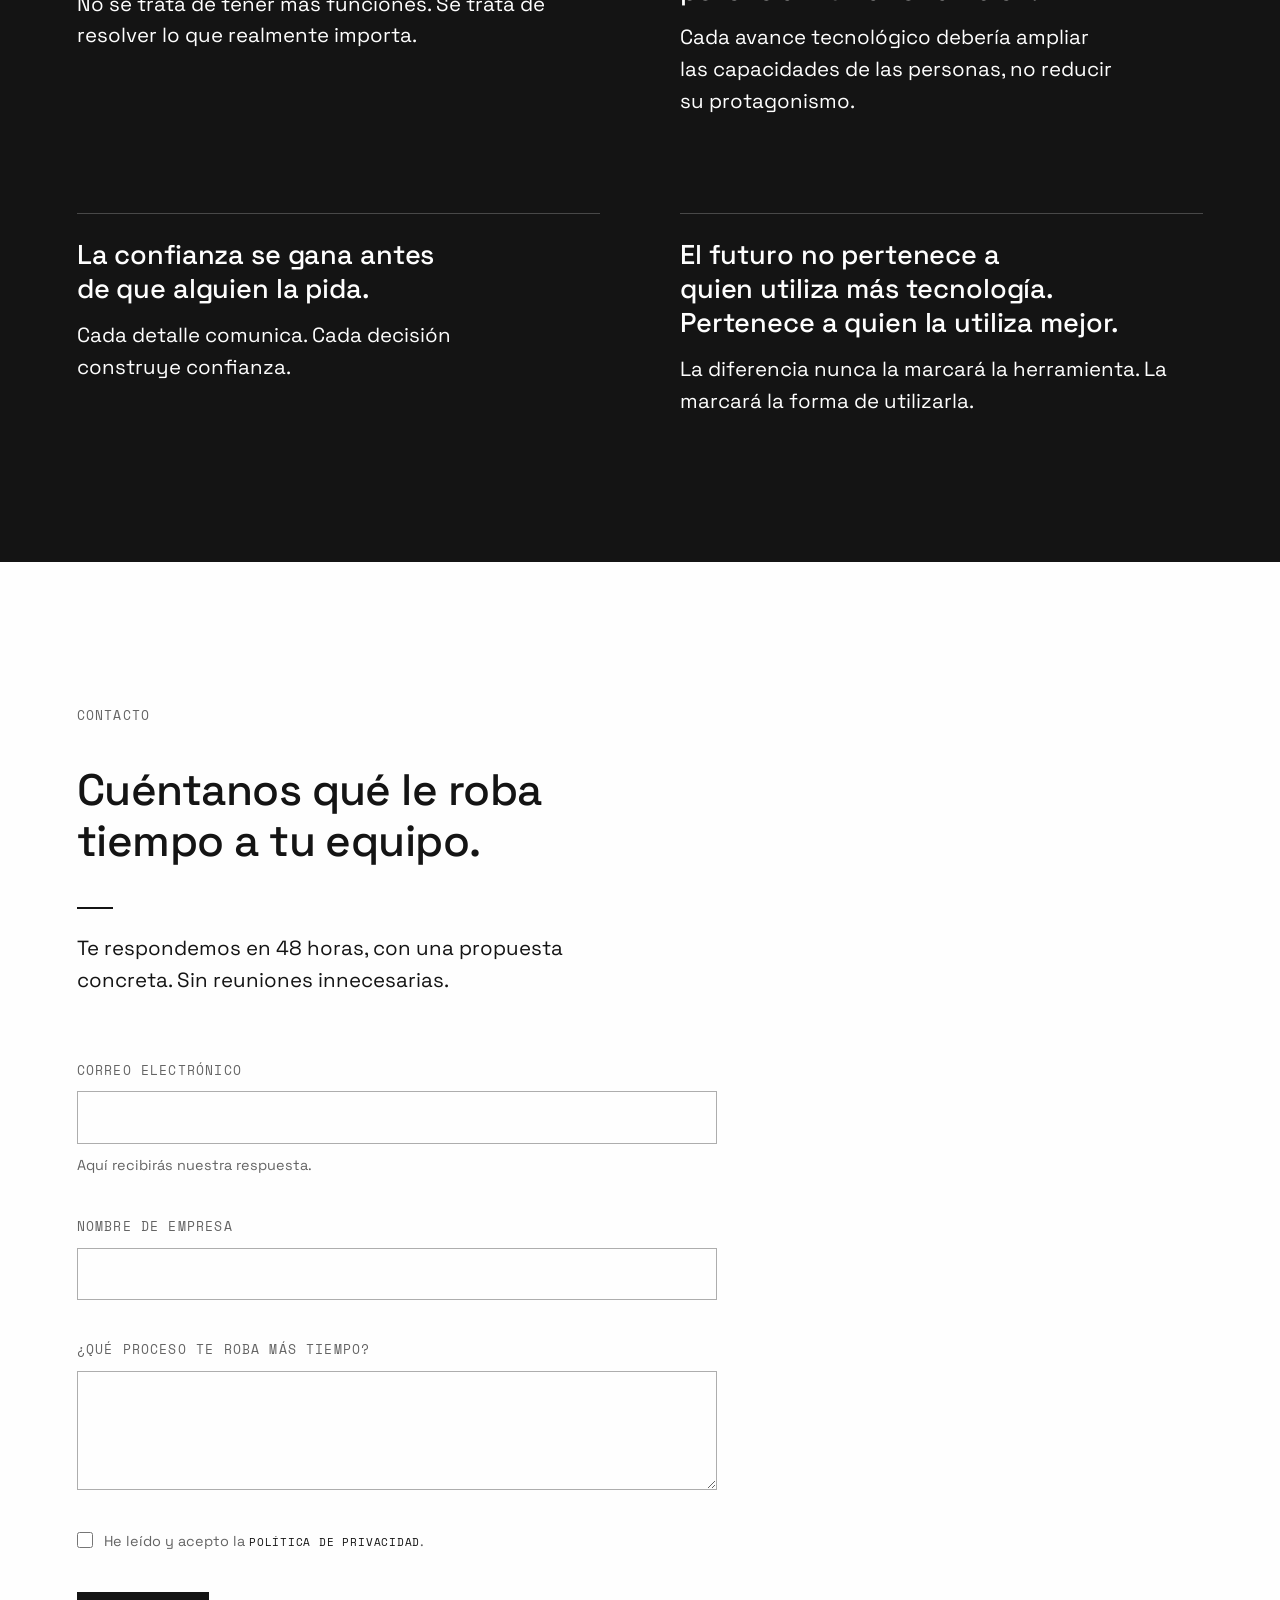
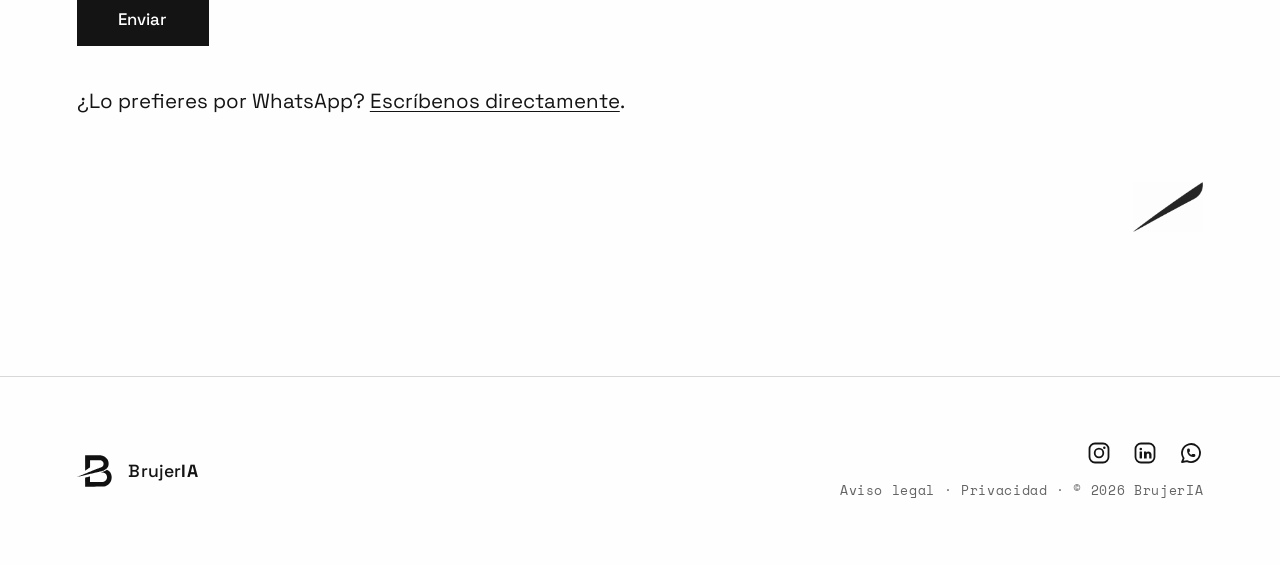
==== commit 83f24837: "Contacto por WhatsApp: icono en footer + enlace en seccion de contacto" ====
--- a/index.html
+++ b/index.html
@@ -28,7 +28,7 @@
   <link rel="preconnect" href="https://fonts.gstatic.com" crossorigin>
   <link href="https://fonts.googleapis.com/css2?family=Space+Grotesk:wght@300;400;500;700&family=Space+Mono:wght@400;700&display=swap" rel="stylesheet">
 
-  <link rel="stylesheet" href="css/styles.css?v=5">
+  <link rel="stylesheet" href="css/styles.css?v=6">
 
   <script type="application/ld+json">
   {
@@ -214,6 +214,8 @@
           <button class="submit-btn" type="submit">Enviar</button>
           <p class="form-status" id="form-status" role="status" aria-live="polite"></p>
         </form>
+
+        <p class="body-copy whatsapp-alt">¿Lo prefieres por WhatsApp? <a href="https://wa.me/34614204380?text=Hola%2C%20os%20escribo%20desde%20la%20web%20de%20BrujerIA." target="_blank" rel="noopener noreferrer">Escríbenos directamente</a>.</p>
 
         <img class="trazo trazo--section" src="assets/trazo-negro-small.png" alt="" width="216" height="153">
       </div>
@@ -244,6 +246,12 @@
               <path d="M11 17.5 V10.4 h2.3 v1 a3 3 0 0 1 5.2 2 V17.5 h-2.3 v-3.7 a1.25 1.25 0 0 0 -2.5 0 V17.5 Z" fill="currentColor"/>
             </svg>
           </a>
+          <a class="social-link" href="https://wa.me/34614204380?text=Hola%2C%20os%20escribo%20desde%20la%20web%20de%20BrujerIA." target="_blank" rel="noopener noreferrer" aria-label="Escríbenos por WhatsApp">
+            <svg viewBox="0 0 24 24" width="24" height="24" fill="none" aria-hidden="true" focusable="false">
+              <path d="M3 21l1.65 -3.8a9 9 0 1 1 3.4 2.9l-5.05 .9" stroke="currentColor" stroke-width="1.8" stroke-linecap="round" stroke-linejoin="round"/>
+              <path d="M9 10a.5 .5 0 0 0 1 0v-1a.5 .5 0 0 0 -1 0v1a5 5 0 0 0 5 5h1a.5 .5 0 0 0 0 -1h-1a.5 .5 0 0 0 0 1" stroke="currentColor" stroke-width="1.8" stroke-linecap="round" stroke-linejoin="round"/>
+            </svg>
+          </a>
         </div>
         <p class="label footer-meta"><a href="aviso-legal.html">Aviso legal</a> · <a href="privacidad.html">Privacidad</a> · ©&nbsp;2026&nbsp;BrujerIA</p>
       </div>
--- a/css/styles.css
+++ b/css/styles.css
@@ -449,6 +449,18 @@
   align-items: center;
   gap: 2px;
   margin: -10px -10px -10px 0;
+}
+
+.whatsapp-alt a {
+  color: var(--negro);
+  text-decoration: underline;
+  text-underline-offset: 3px;
+  text-decoration-thickness: 1px;
+}
+
+.whatsapp-alt a:hover,
+.whatsapp-alt a:focus-visible {
+  color: var(--vermellon);
 }
 
 .social-link {
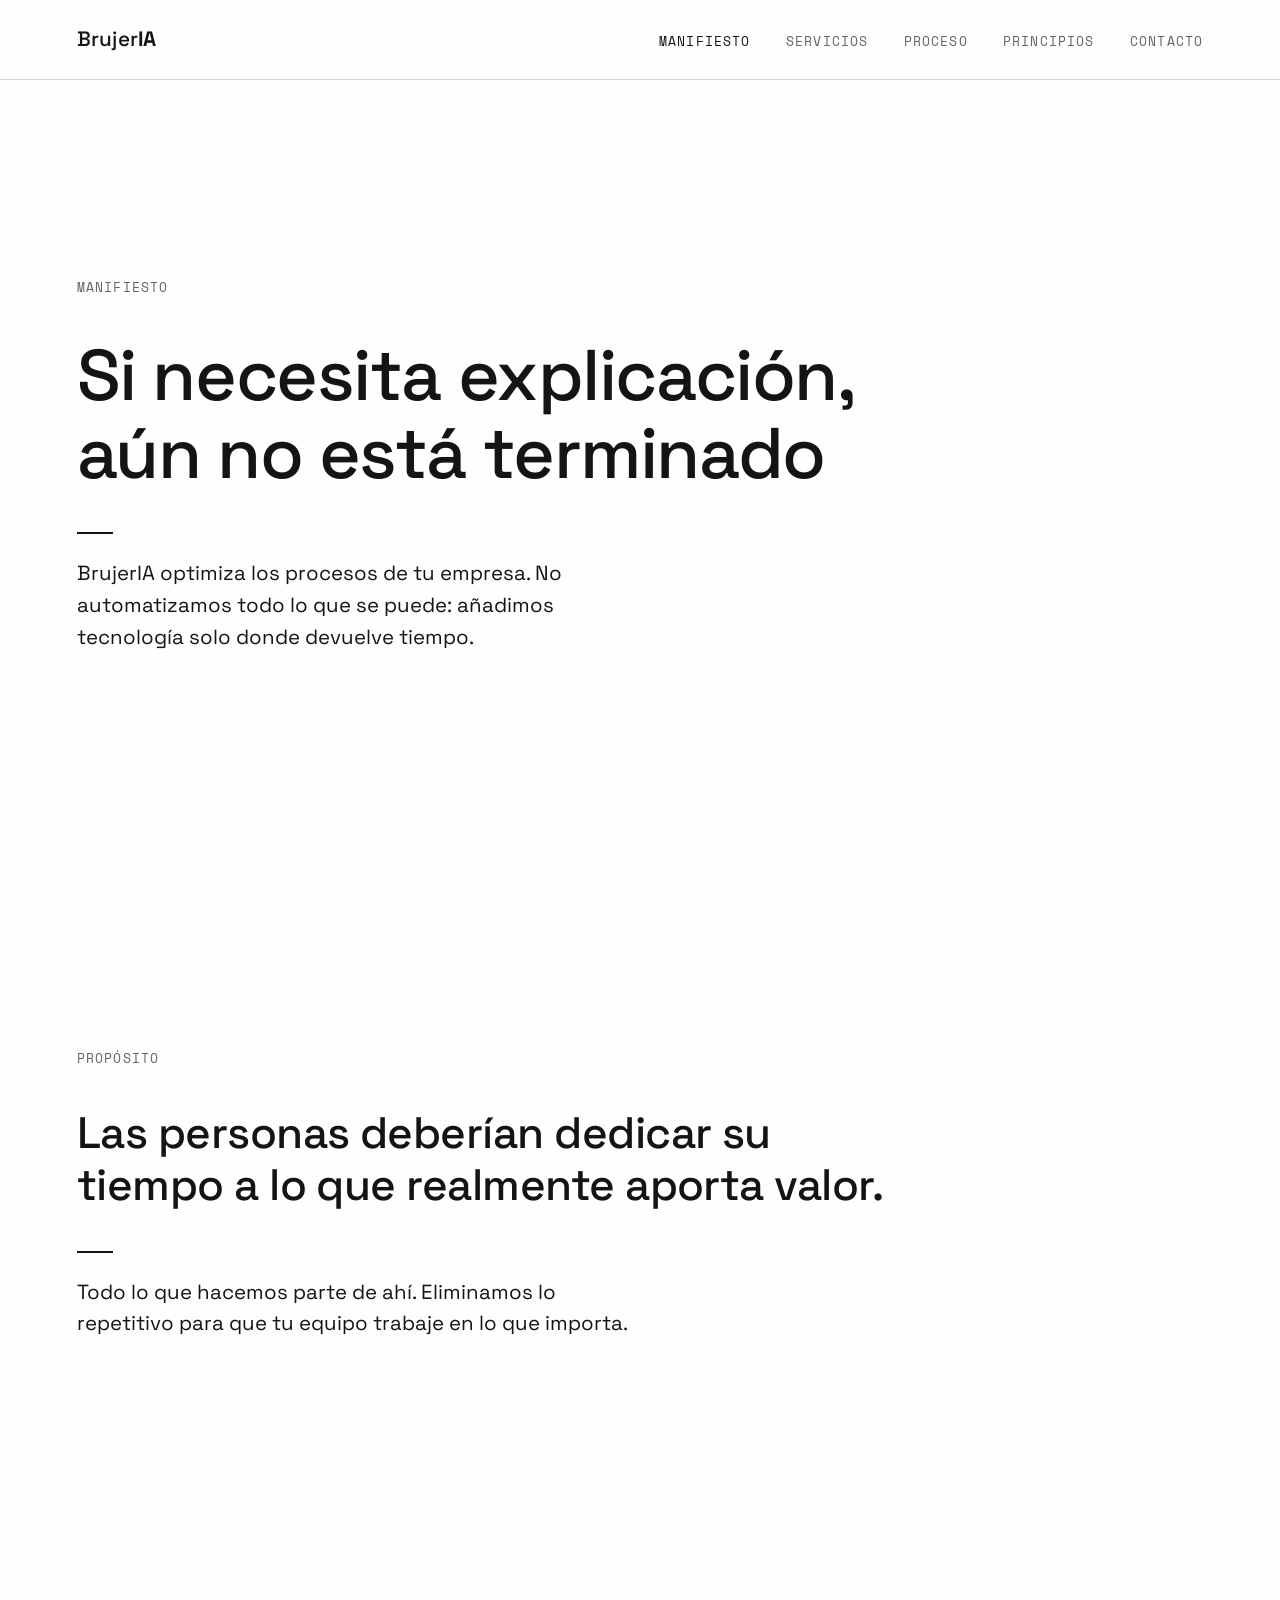
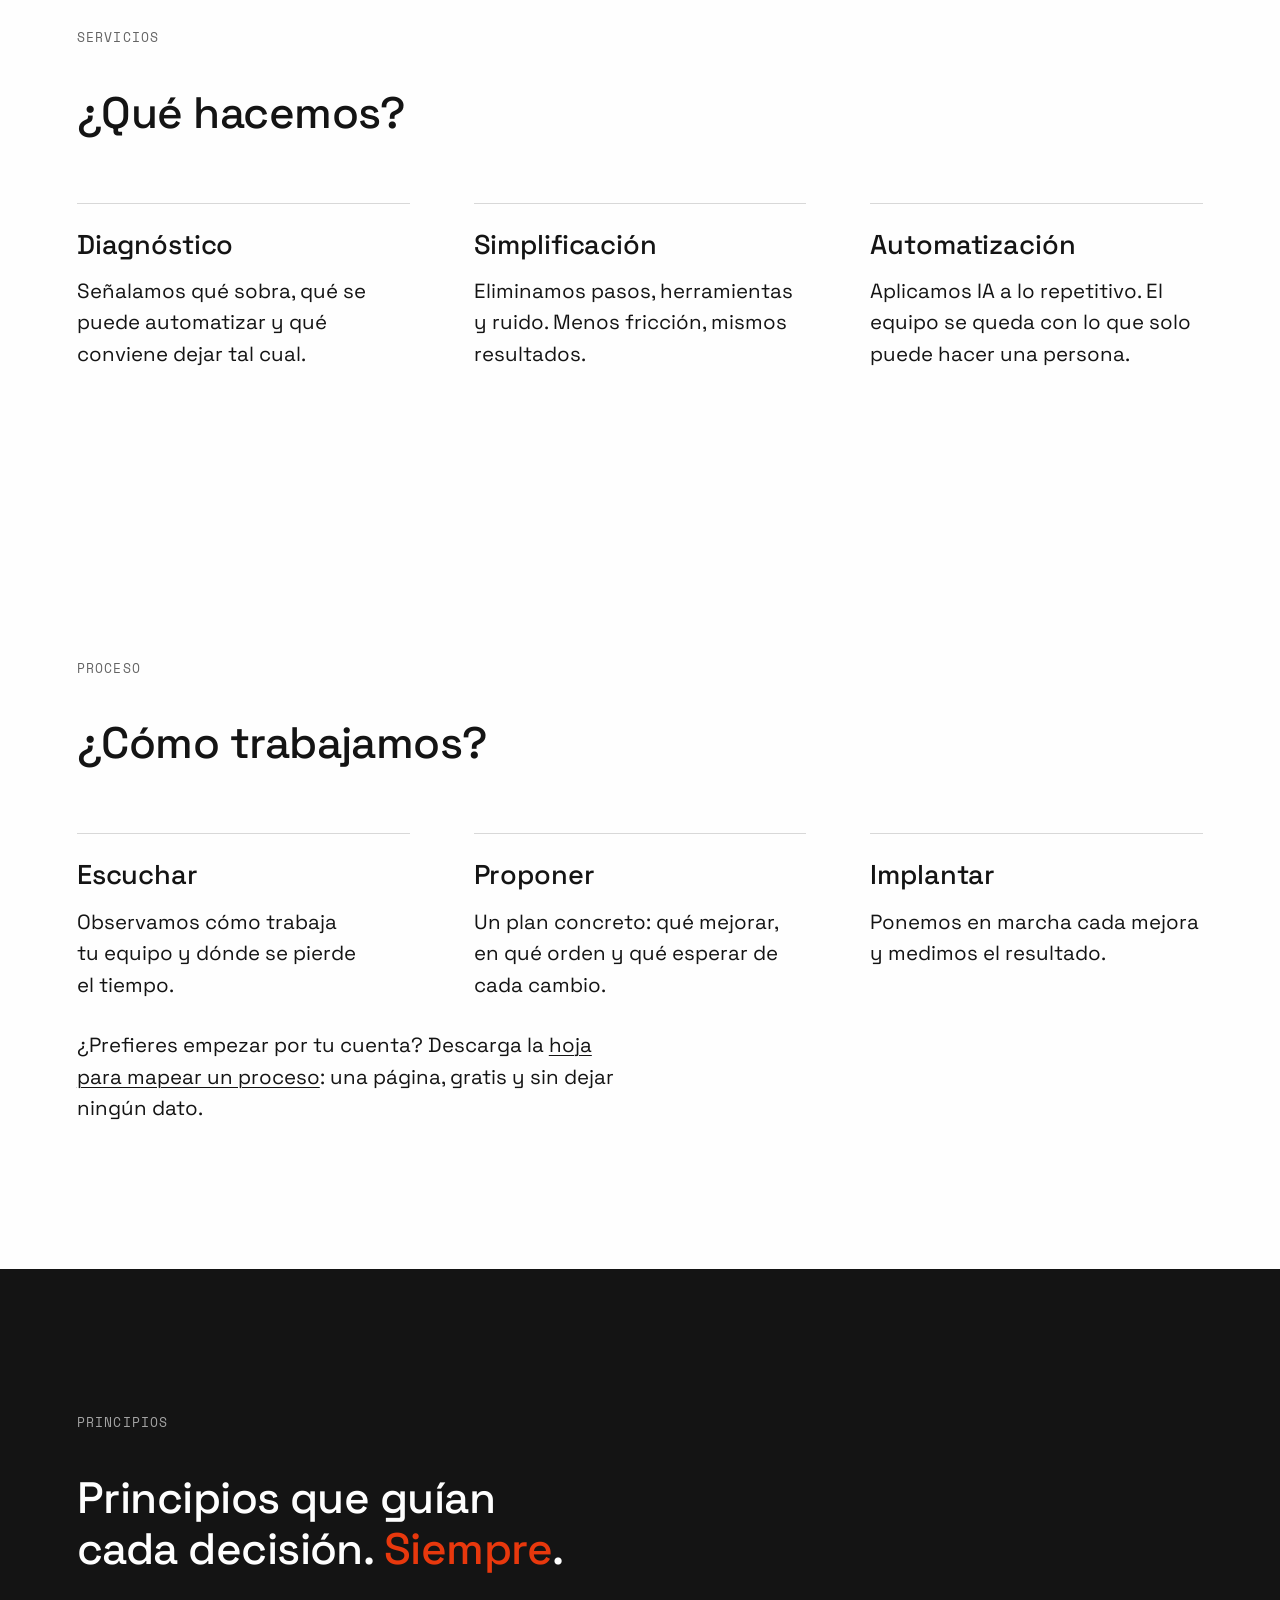
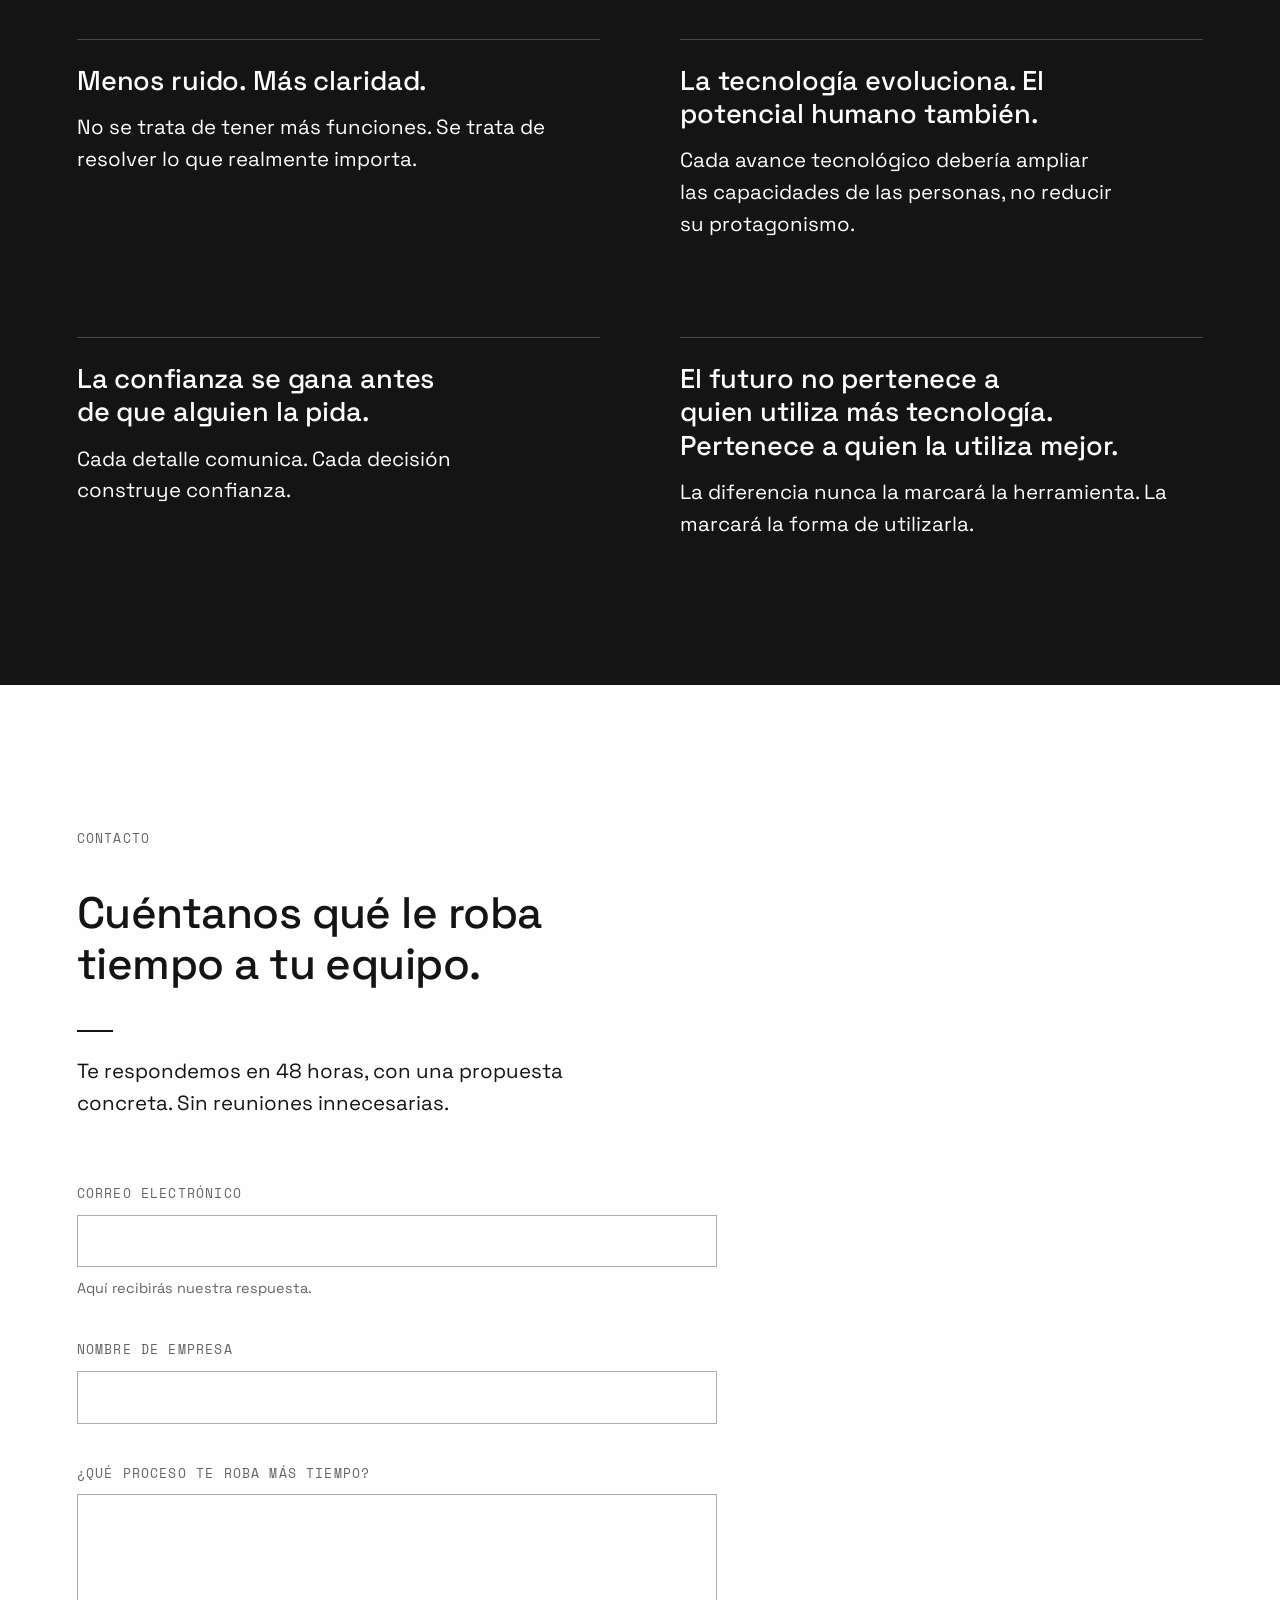
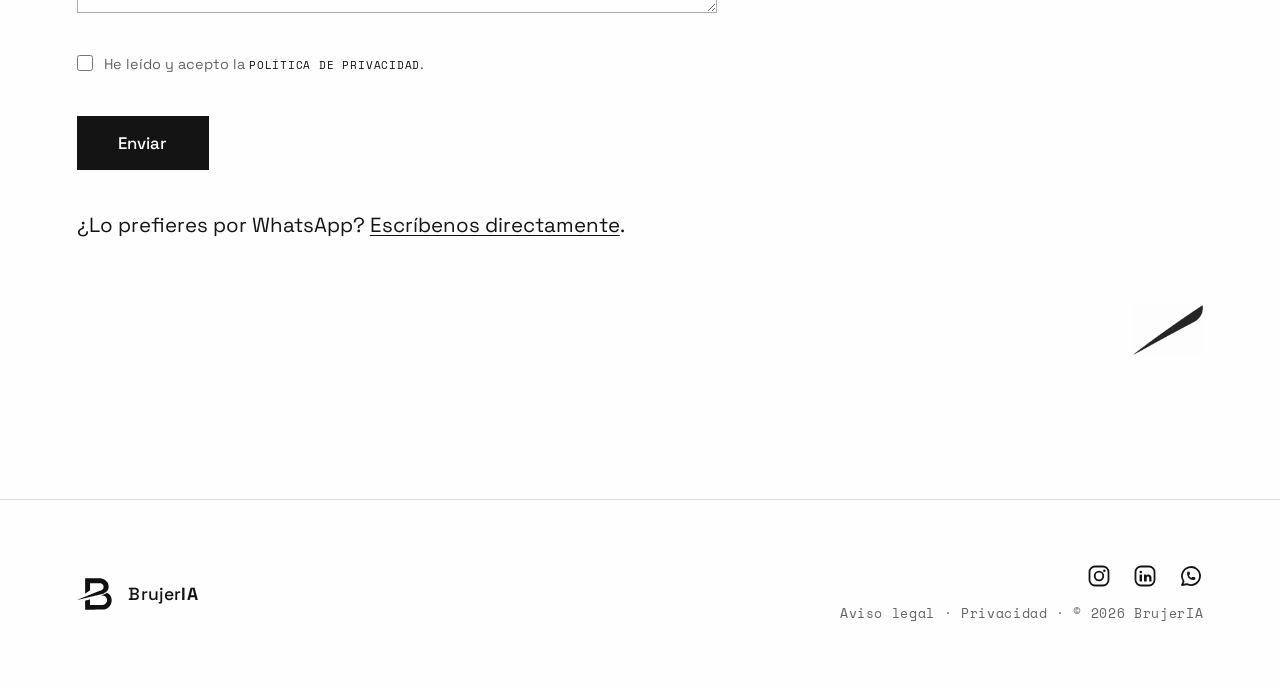
==== commit 059f12ca: "Hoja "Mapa de un proceso" descargable + dos carruseles nuevos - descargas/mapa-de-un-proceso.pdf: ho" ====
--- a/index.html
+++ b/index.html
@@ -28,7 +28,7 @@
   <link rel="preconnect" href="https://fonts.gstatic.com" crossorigin>
   <link href="https://fonts.googleapis.com/css2?family=Space+Grotesk:wght@300;400;500;700&family=Space+Mono:wght@400;700&display=swap" rel="stylesheet">
 
-  <link rel="stylesheet" href="css/styles.css?v=6">
+  <link rel="stylesheet" href="css/styles.css?v=7">
 
   <script type="application/ld+json">
   {
@@ -137,6 +137,9 @@
             y medimos el resultado.</p>
           </li>
         </ol>
+        <p class="body-copy descarga-hoja" data-reveal>¿Prefieres empezar por tu cuenta?
+        Descarga la <a href="descargas/mapa-de-un-proceso.pdf">hoja para mapear un proceso</a>:
+        una página, gratis y sin dejar ningún dato.</p>
       </div>
     </section>
 
--- a/css/styles.css
+++ b/css/styles.css
@@ -460,6 +460,22 @@
 
 .whatsapp-alt a:hover,
 .whatsapp-alt a:focus-visible {
+  color: var(--vermellon);
+}
+
+.descarga-hoja {
+  margin-top: 28px;
+}
+
+.descarga-hoja a {
+  color: var(--negro);
+  text-decoration: underline;
+  text-underline-offset: 3px;
+  text-decoration-thickness: 1px;
+}
+
+.descarga-hoja a:hover,
+.descarga-hoja a:focus-visible {
   color: var(--vermellon);
 }
 
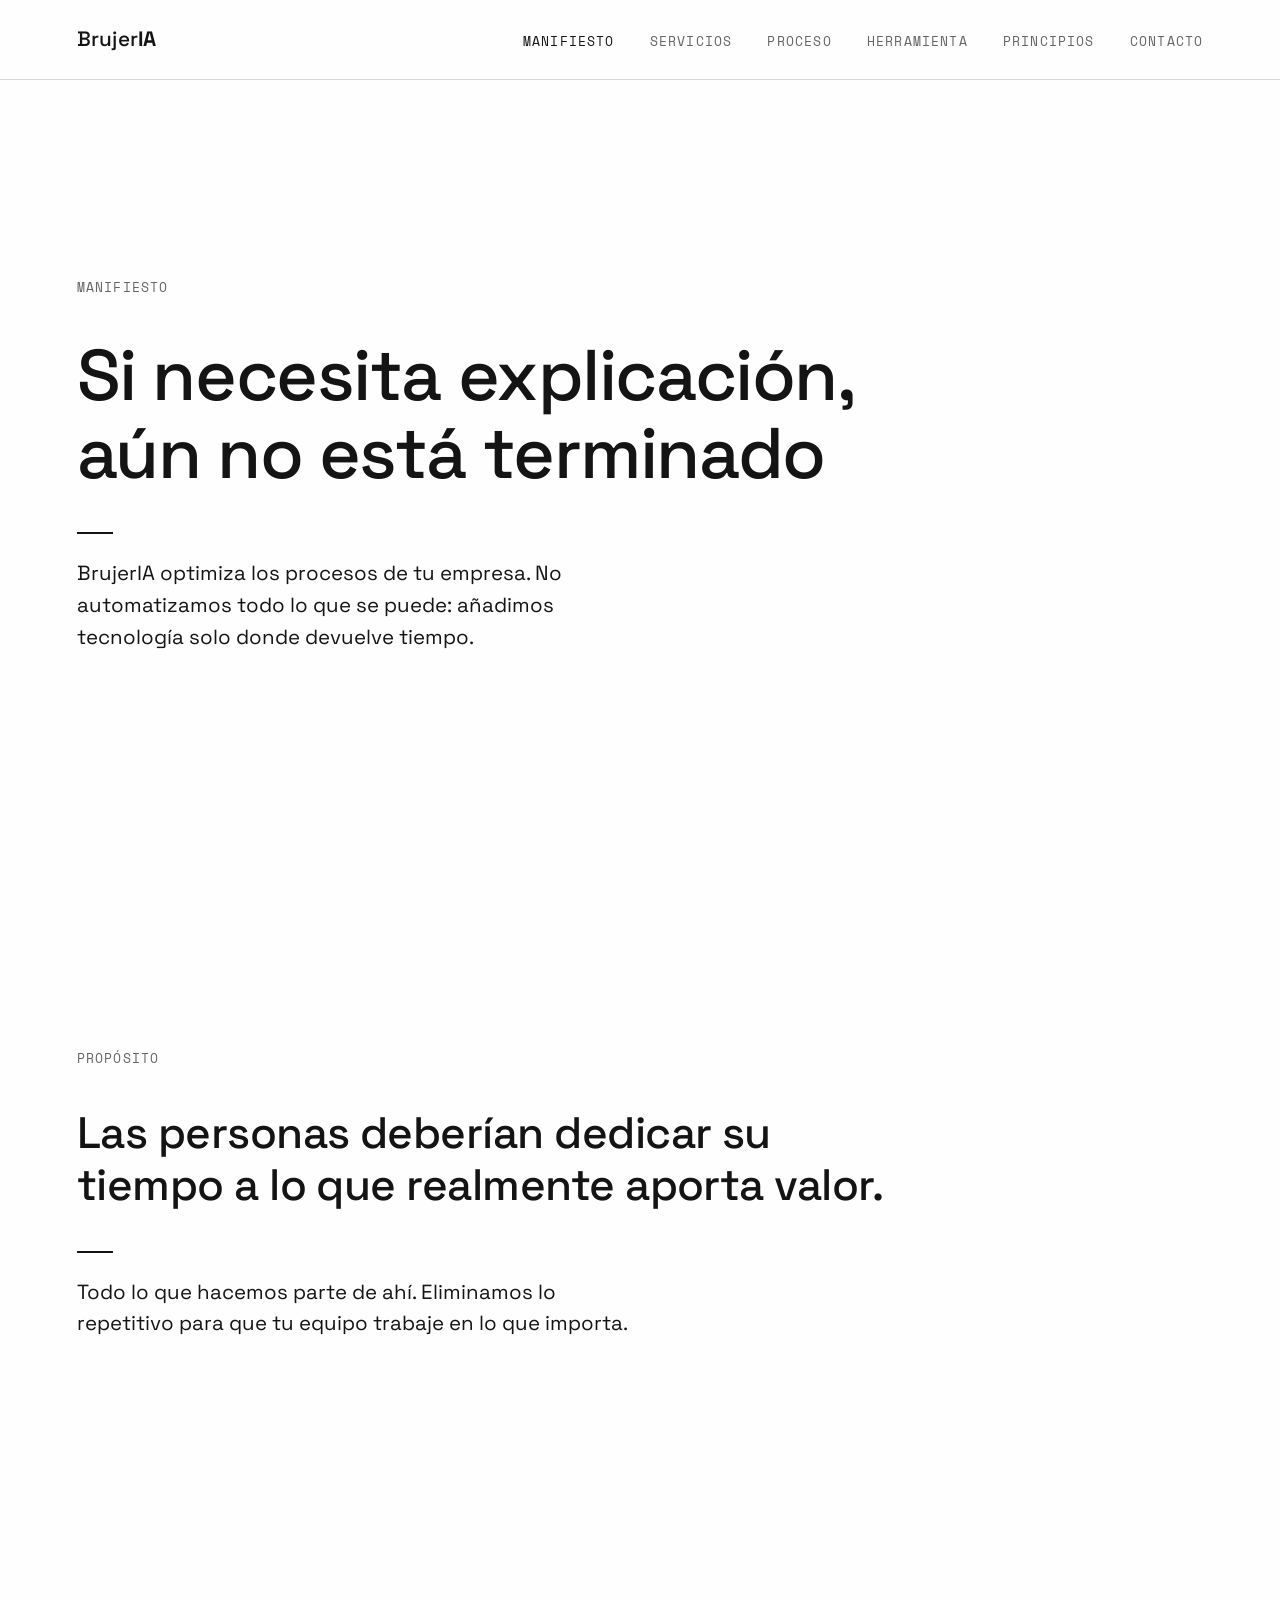
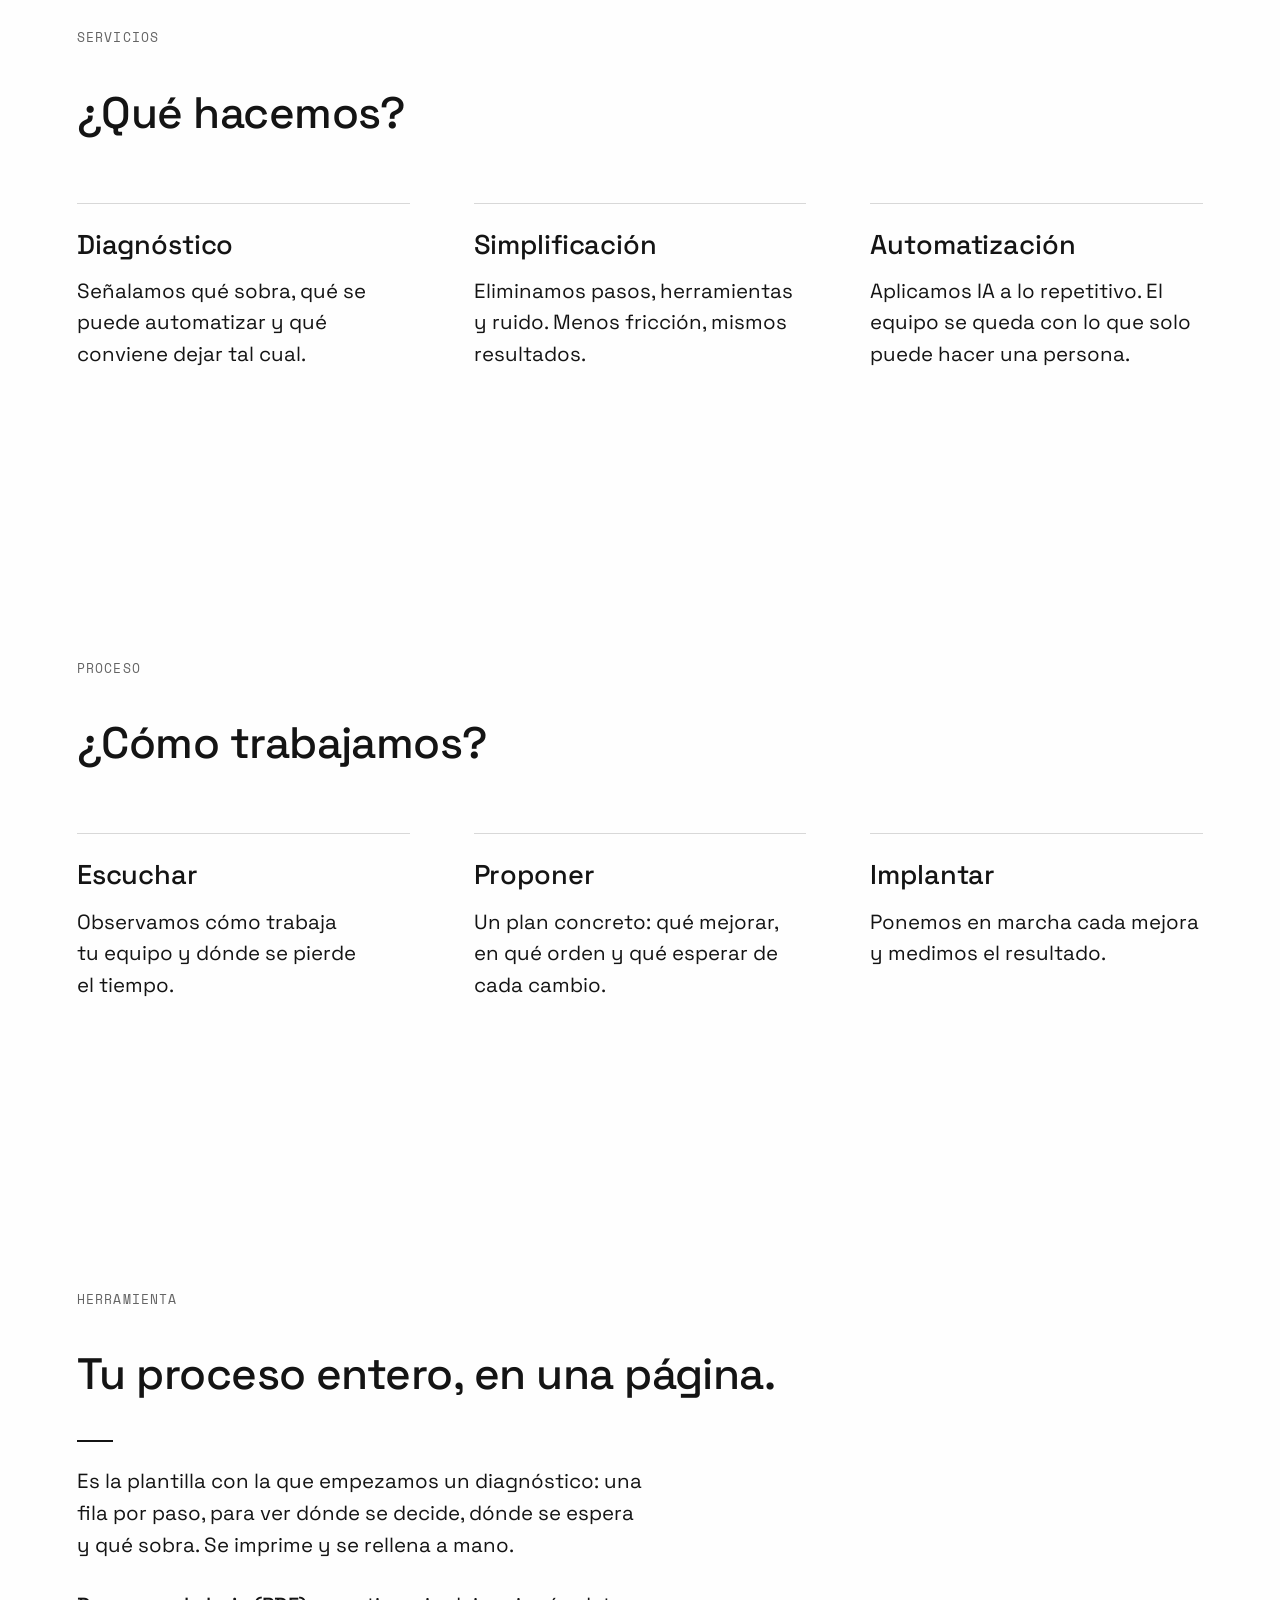
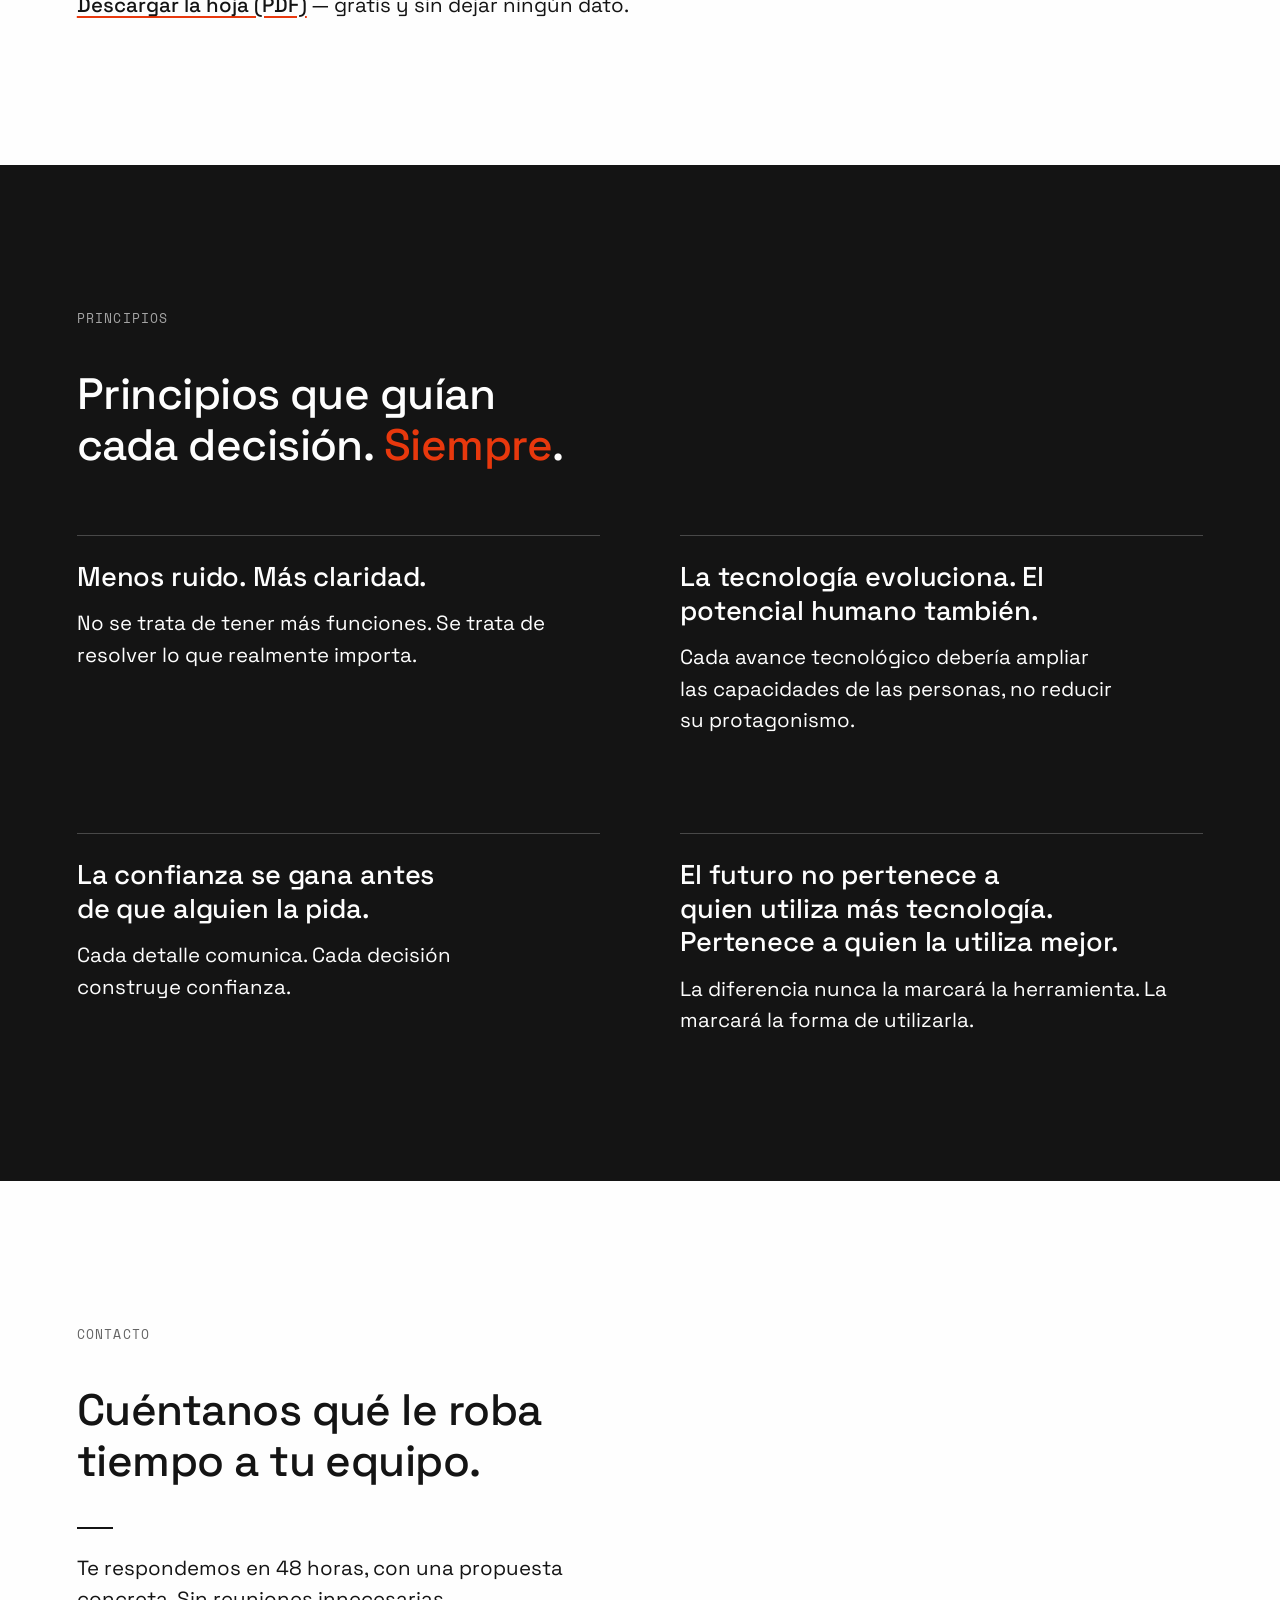
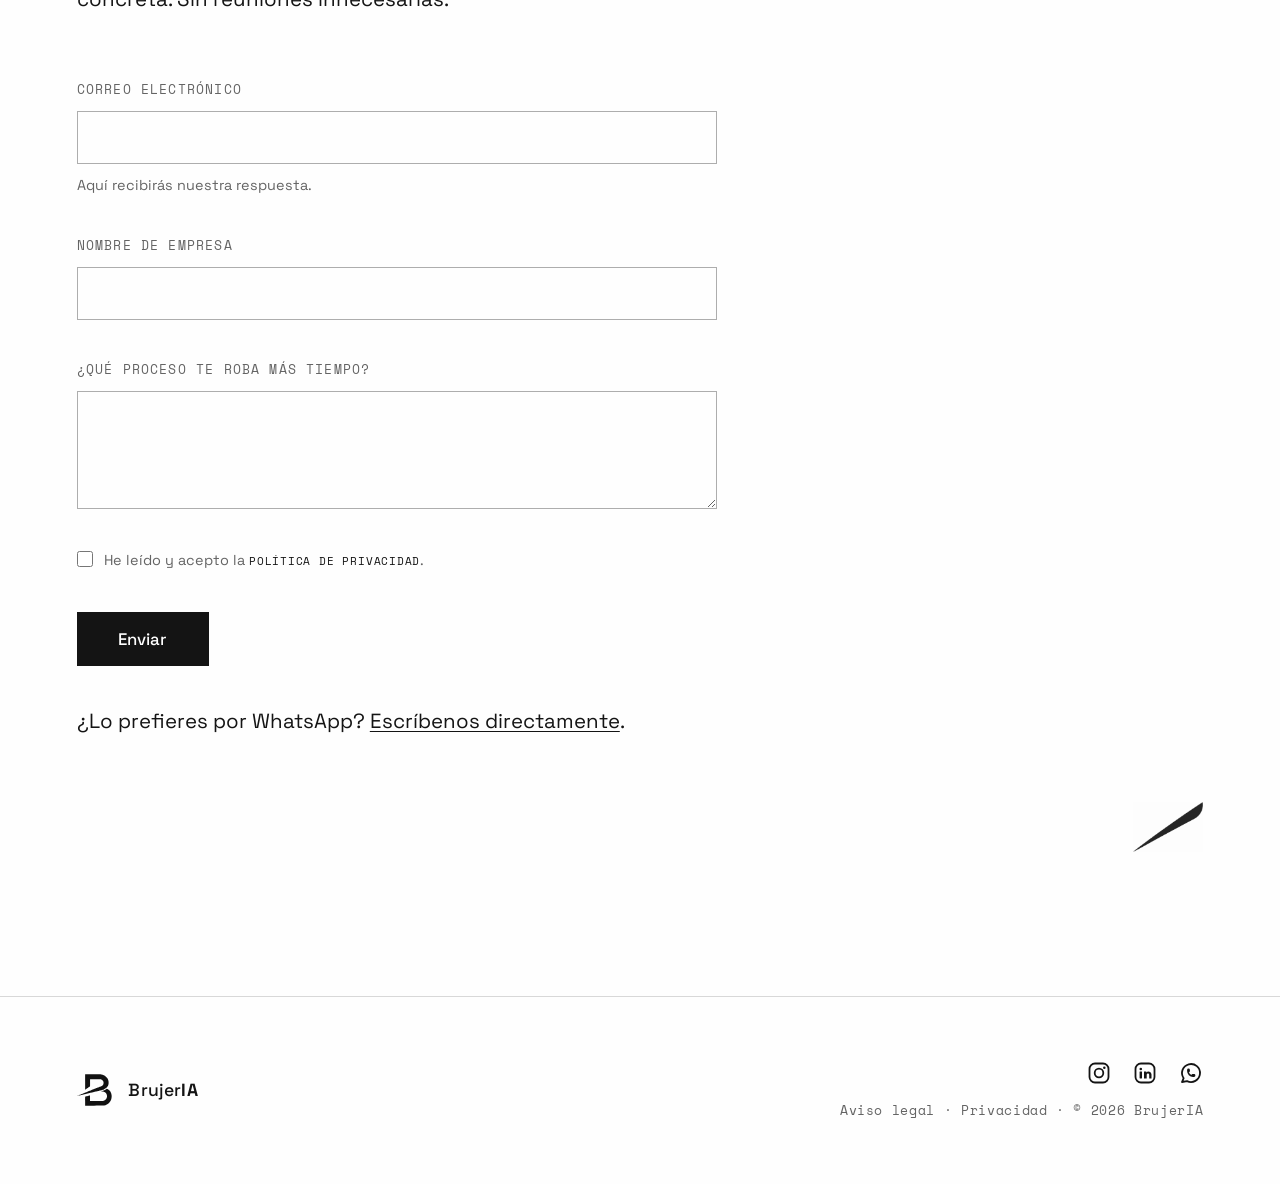
==== commit d67b9f14: "La hoja pasa a tener su propia seccion en la portada Estaba como un parrafo al final de "Proceso", d" ====
--- a/index.html
+++ b/index.html
@@ -28,7 +28,7 @@
   <link rel="preconnect" href="https://fonts.gstatic.com" crossorigin>
   <link href="https://fonts.googleapis.com/css2?family=Space+Grotesk:wght@300;400;500;700&family=Space+Mono:wght@400;700&display=swap" rel="stylesheet">
 
-  <link rel="stylesheet" href="css/styles.css?v=7">
+  <link rel="stylesheet" href="css/styles.css?v=8">
 
   <script type="application/ld+json">
   {
@@ -52,6 +52,7 @@
       <a href="#manifiesto">Manifiesto</a>
       <a href="#servicios">Servicios</a>
       <a href="#proceso">Proceso</a>
+      <a href="#herramienta">Herramienta</a>
       <a href="#principios">Principios</a>
       <a href="#contacto">Contacto</a>
     </nav>
@@ -137,9 +138,24 @@
             y medimos el resultado.</p>
           </li>
         </ol>
-        <p class="body-copy descarga-hoja" data-reveal>¿Prefieres empezar por tu cuenta?
-        Descarga la <a href="descargas/mapa-de-un-proceso.pdf">hoja para mapear un proceso</a>:
-        una página, gratis y sin dejar ningún dato.</p>
+      </div>
+    </section>
+
+    <!-- 04b · HERRAMIENTA -->
+    <section class="section" id="herramienta">
+      <div class="container" data-reveal>
+        <p class="label">Herramienta</p>
+        <h2>Tu proceso entero, en una página.</h2>
+        <div class="rule" aria-hidden="true"></div>
+        <p class="body-copy">
+          Es la plantilla con la que empezamos un diagnóstico: una fila por paso,
+          para ver dónde se decide, dónde se espera y qué sobra. Se imprime
+          y se rellena a mano.
+        </p>
+        <p class="body-copy descarga-hoja">
+          <a href="descargas/mapa-de-un-proceso.pdf">Descargar la hoja (PDF)</a>
+          — gratis y sin dejar ningún dato.
+        </p>
       </div>
     </section>
 
--- a/css/styles.css
+++ b/css/styles.css
@@ -469,9 +469,11 @@
 
 .descarga-hoja a {
   color: var(--negro);
+  font-weight: 500;
   text-decoration: underline;
-  text-underline-offset: 3px;
-  text-decoration-thickness: 1px;
+  text-underline-offset: 4px;
+  text-decoration-thickness: 2px;
+  text-decoration-color: var(--vermellon);
 }
 
 .descarga-hoja a:hover,
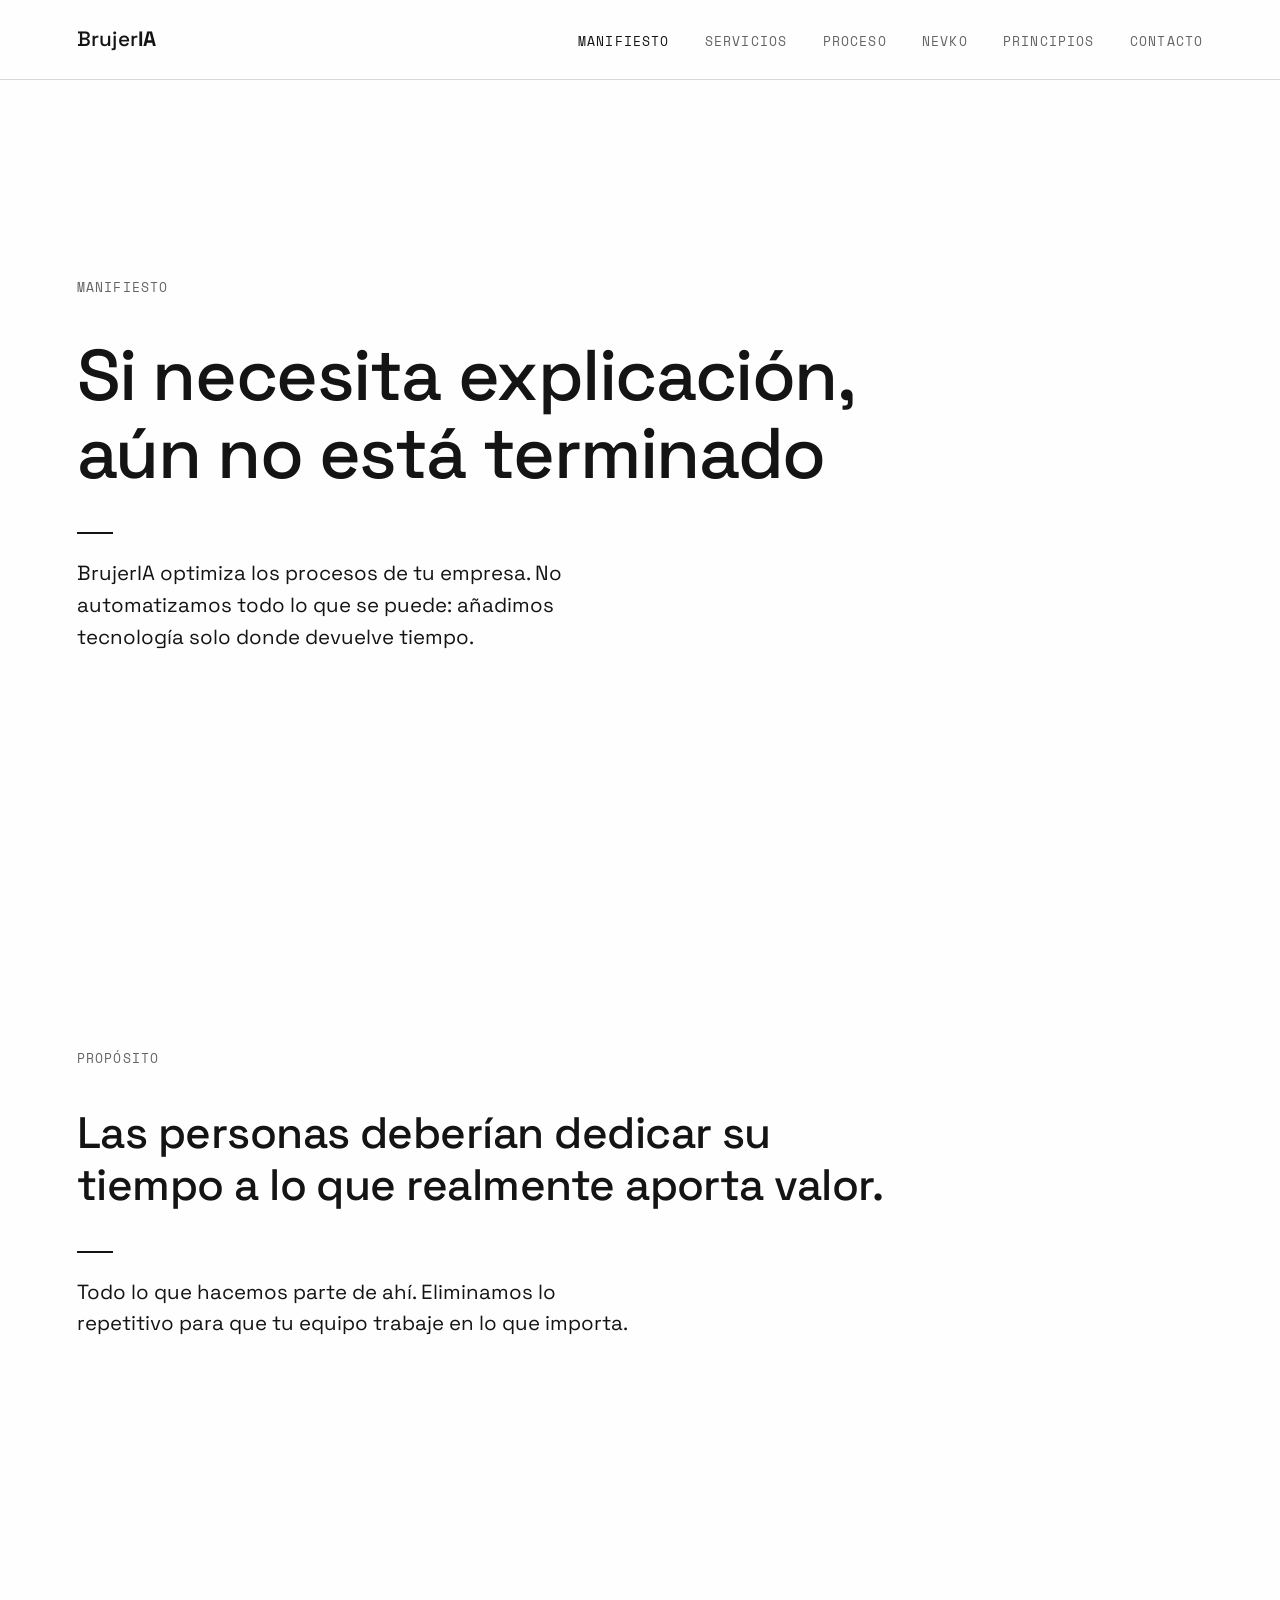
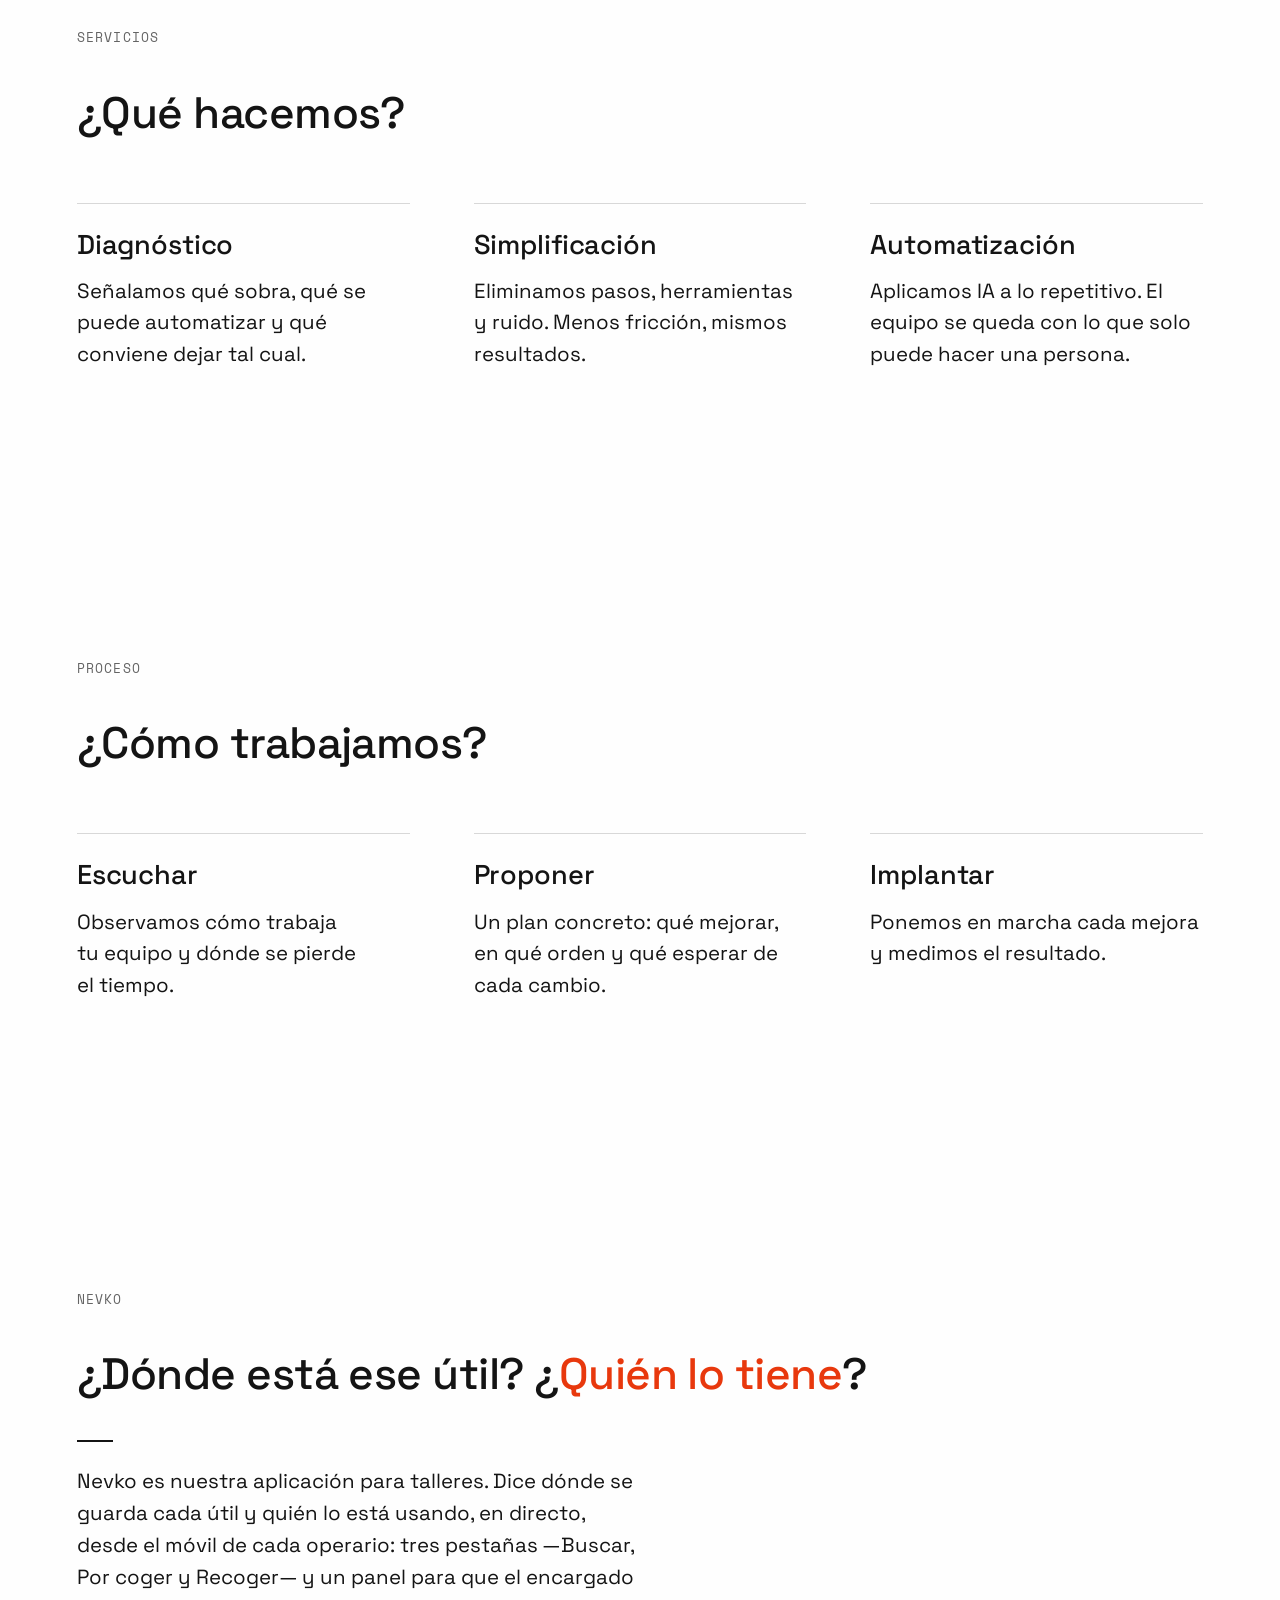
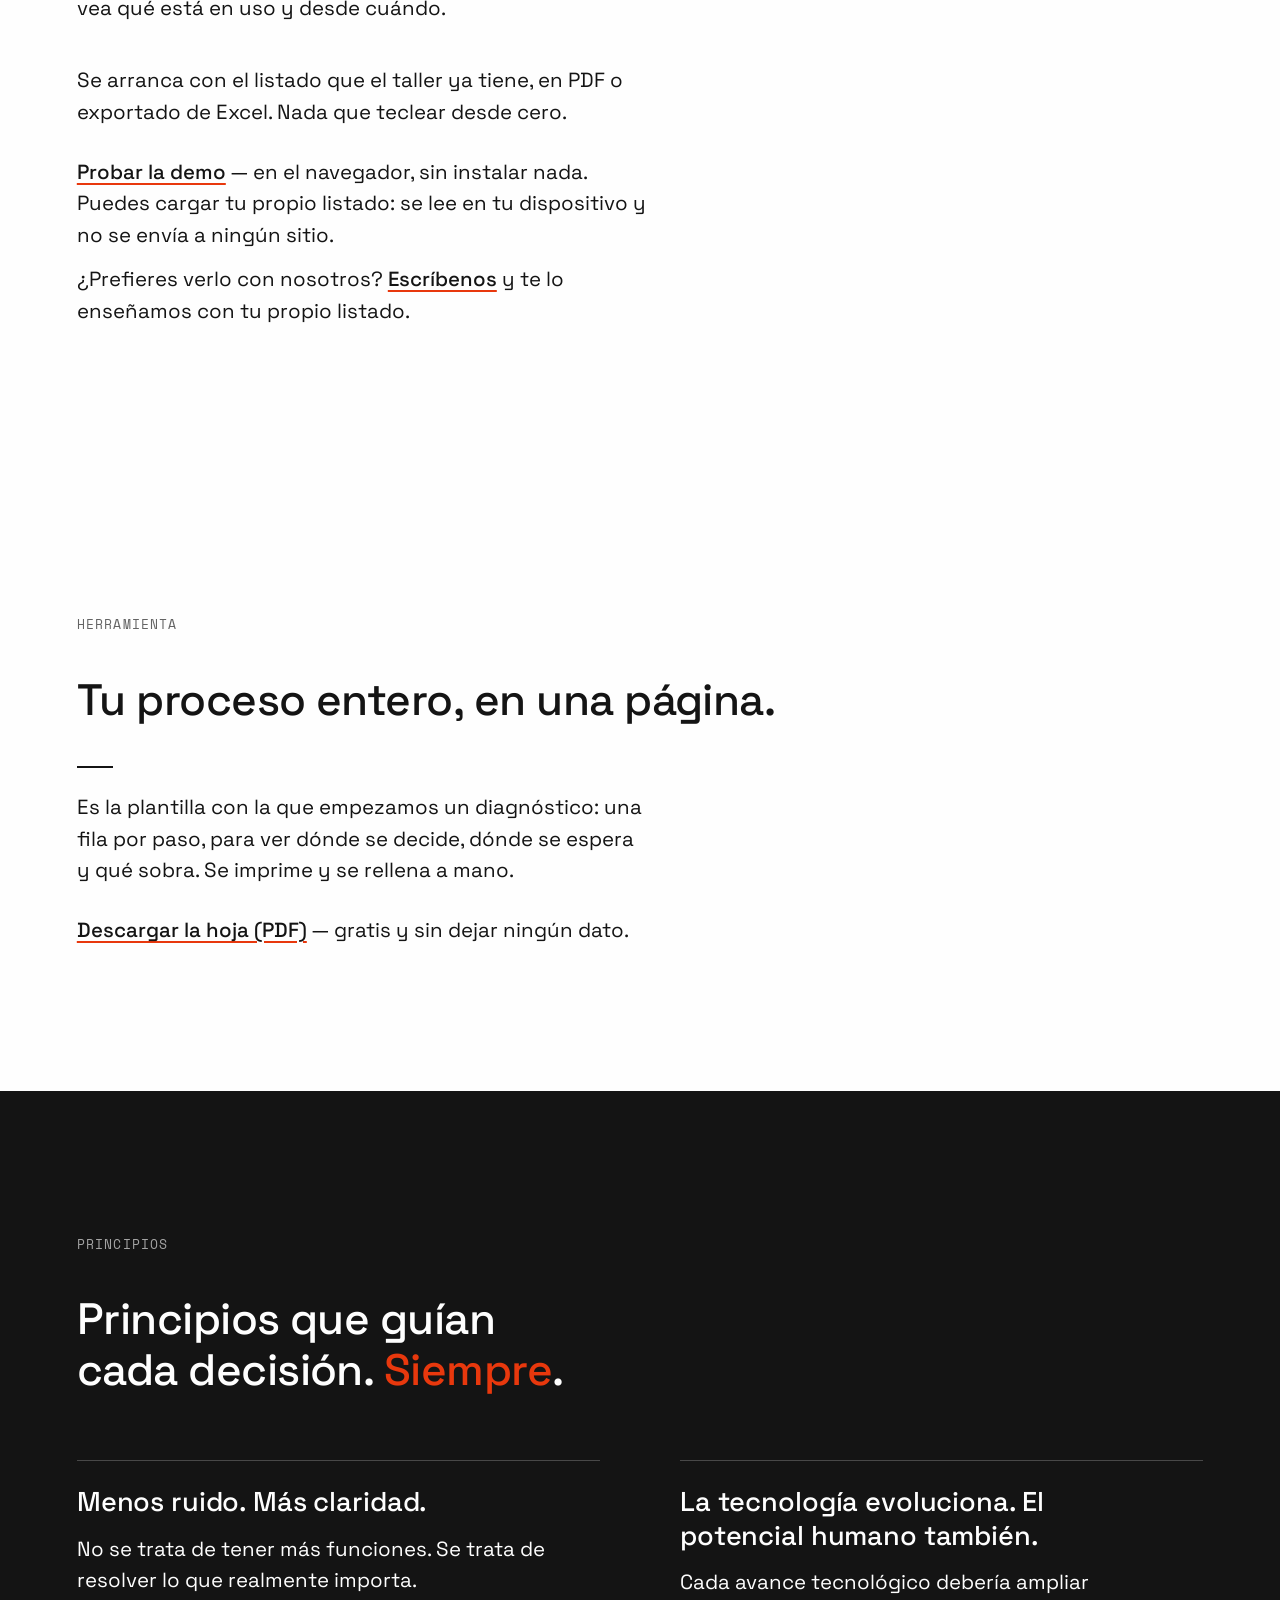
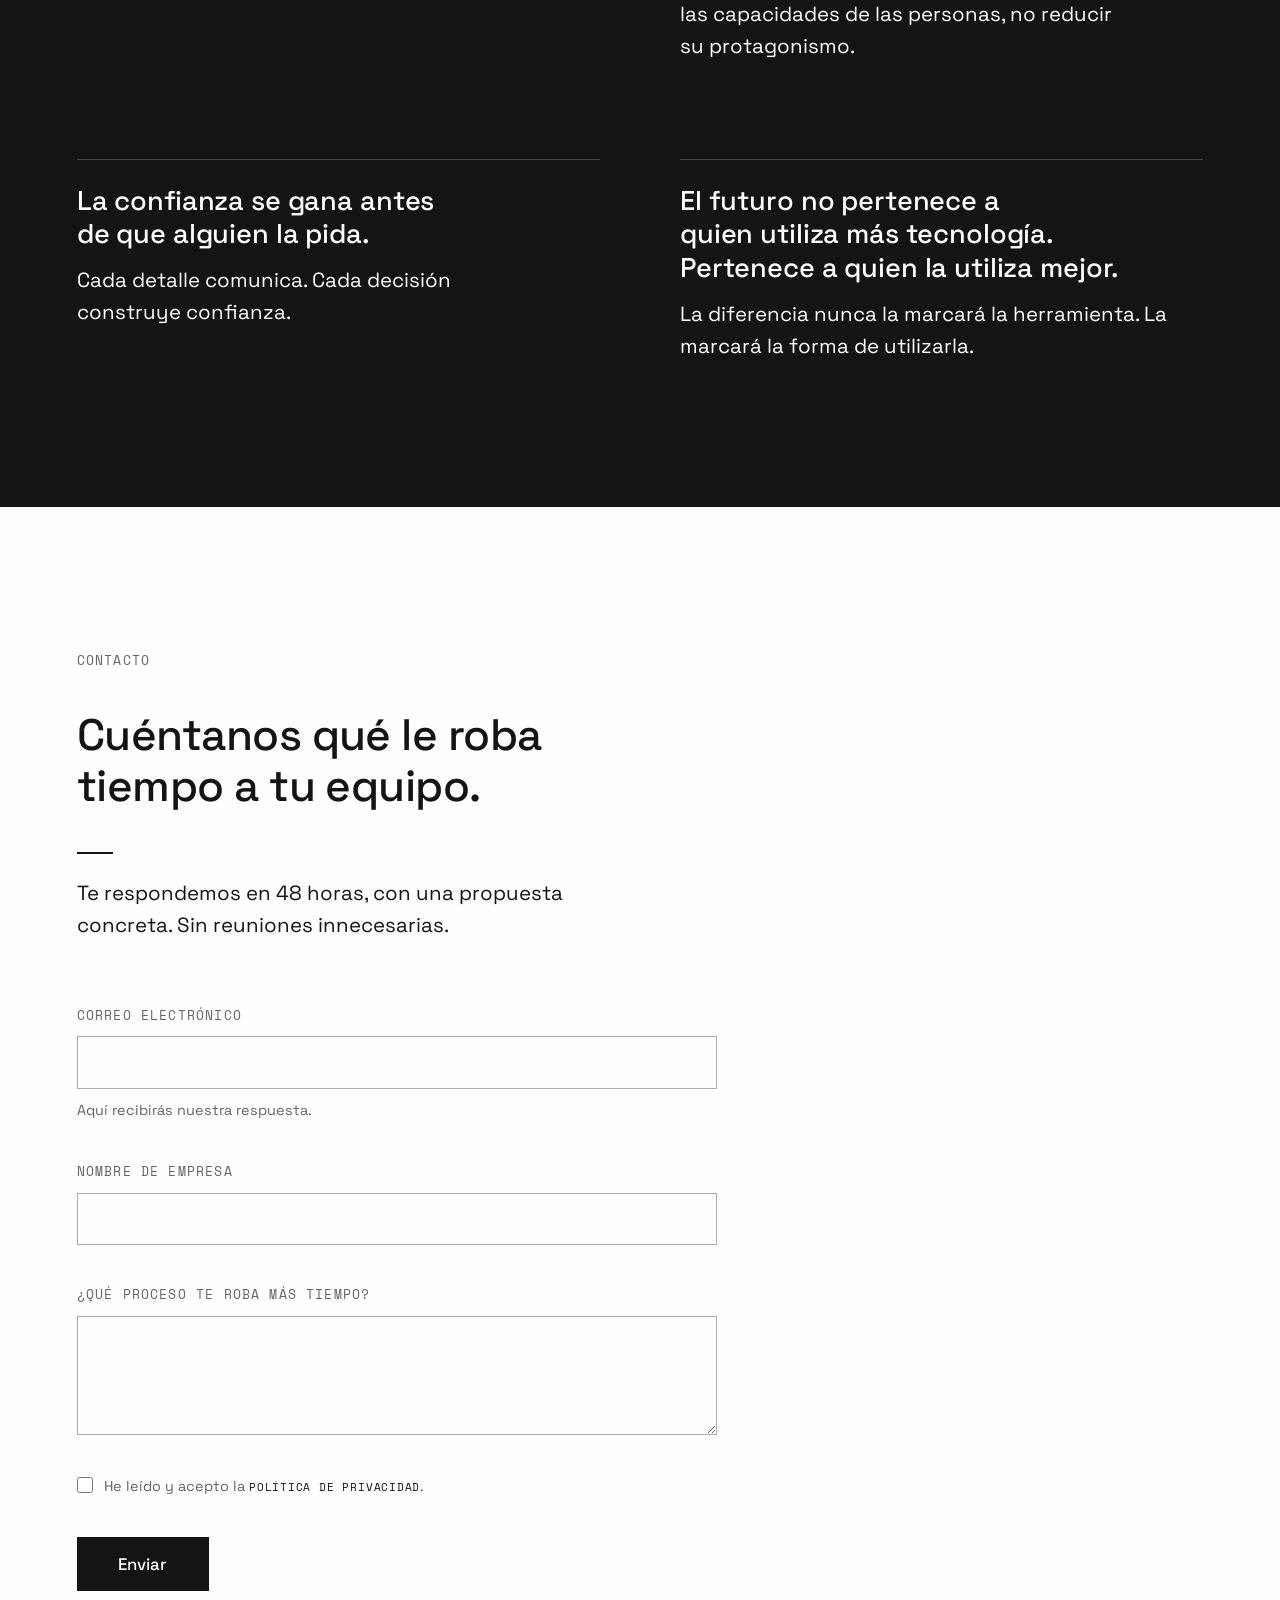
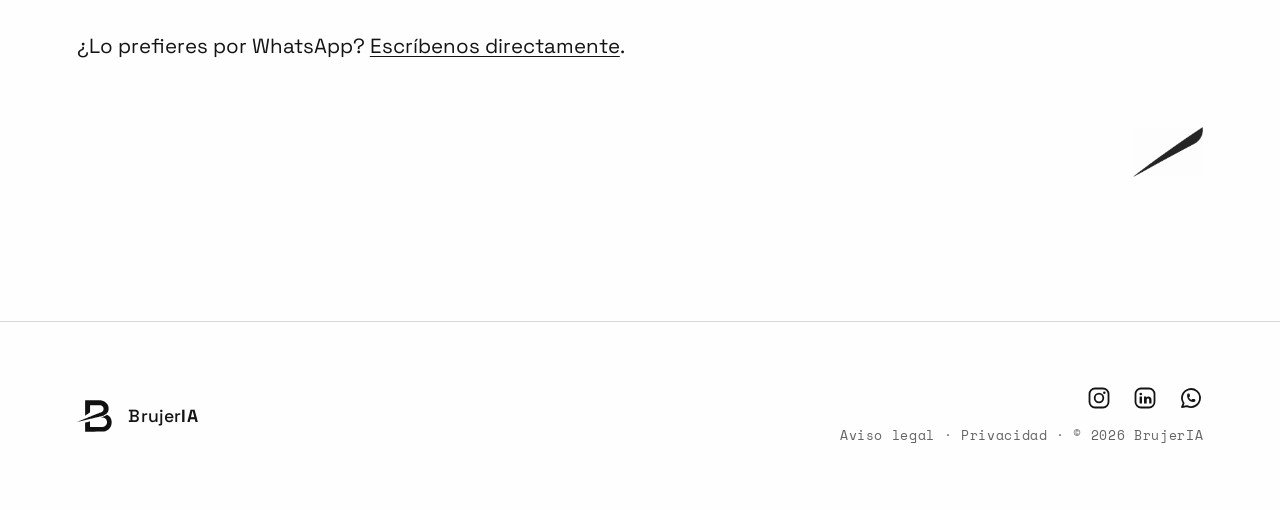
==== commit 783ab90c: "Seccion Nevko en la portada, con enlace a la demo Nueva seccion antes de la hoja: que es Nevko, sus " ====
--- a/index.html
+++ b/index.html
@@ -28,7 +28,7 @@
   <link rel="preconnect" href="https://fonts.gstatic.com" crossorigin>
   <link href="https://fonts.googleapis.com/css2?family=Space+Grotesk:wght@300;400;500;700&family=Space+Mono:wght@400;700&display=swap" rel="stylesheet">
 
-  <link rel="stylesheet" href="css/styles.css?v=8">
+  <link rel="stylesheet" href="css/styles.css?v=9">
 
   <script type="application/ld+json">
   {
@@ -52,7 +52,7 @@
       <a href="#manifiesto">Manifiesto</a>
       <a href="#servicios">Servicios</a>
       <a href="#proceso">Proceso</a>
-      <a href="#herramienta">Herramienta</a>
+      <a href="#nevko">Nevko</a>
       <a href="#principios">Principios</a>
       <a href="#contacto">Contacto</a>
     </nav>
@@ -138,6 +138,34 @@
             y medimos el resultado.</p>
           </li>
         </ol>
+      </div>
+    </section>
+
+    <!-- 04a · NEVKO -->
+    <section class="section" id="nevko">
+      <div class="container" data-reveal>
+        <p class="label">Nevko</p>
+        <h2>¿Dónde está ese útil? ¿<span class="accent">Quién lo tiene</span>?</h2>
+        <div class="rule" aria-hidden="true"></div>
+        <p class="body-copy">
+          Nevko es nuestra aplicación para talleres. Dice dónde se guarda cada útil
+          y quién lo está usando, en directo, desde el móvil de cada operario: tres
+          pestañas —Buscar, Por coger y Recoger— y un panel para que el encargado vea
+          qué está en uso y desde cuándo.
+        </p>
+        <p class="body-copy">
+          Se arranca con el listado que el taller ya tiene, en PDF o exportado de
+          Excel. Nada que teclear desde cero.
+        </p>
+        <p class="body-copy nevko-cta">
+          <a href="nevko/">Probar la demo</a> — en el navegador, sin instalar nada.
+          Puedes cargar tu propio listado: se lee en tu dispositivo y no se envía a
+          ningún sitio.
+        </p>
+        <p class="body-copy nevko-cta-sec">
+          ¿Prefieres verlo con nosotros? <a href="#contacto">Escríbenos</a> y te lo
+          enseñamos con tu propio listado.
+        </p>
       </div>
     </section>
 
--- a/css/styles.css
+++ b/css/styles.css
@@ -463,11 +463,18 @@
   color: var(--vermellon);
 }
 
-.descarga-hoja {
+.descarga-hoja,
+.nevko-cta {
   margin-top: 28px;
 }
 
-.descarga-hoja a {
+.nevko-cta-sec {
+  margin-top: 12px;
+}
+
+.descarga-hoja a,
+.nevko-cta a,
+.nevko-cta-sec a {
   color: var(--negro);
   font-weight: 500;
   text-decoration: underline;
@@ -477,7 +484,11 @@
 }
 
 .descarga-hoja a:hover,
-.descarga-hoja a:focus-visible {
+.descarga-hoja a:focus-visible,
+.nevko-cta a:hover,
+.nevko-cta a:focus-visible,
+.nevko-cta-sec a:hover,
+.nevko-cta-sec a:focus-visible {
   color: var(--vermellon);
 }
 
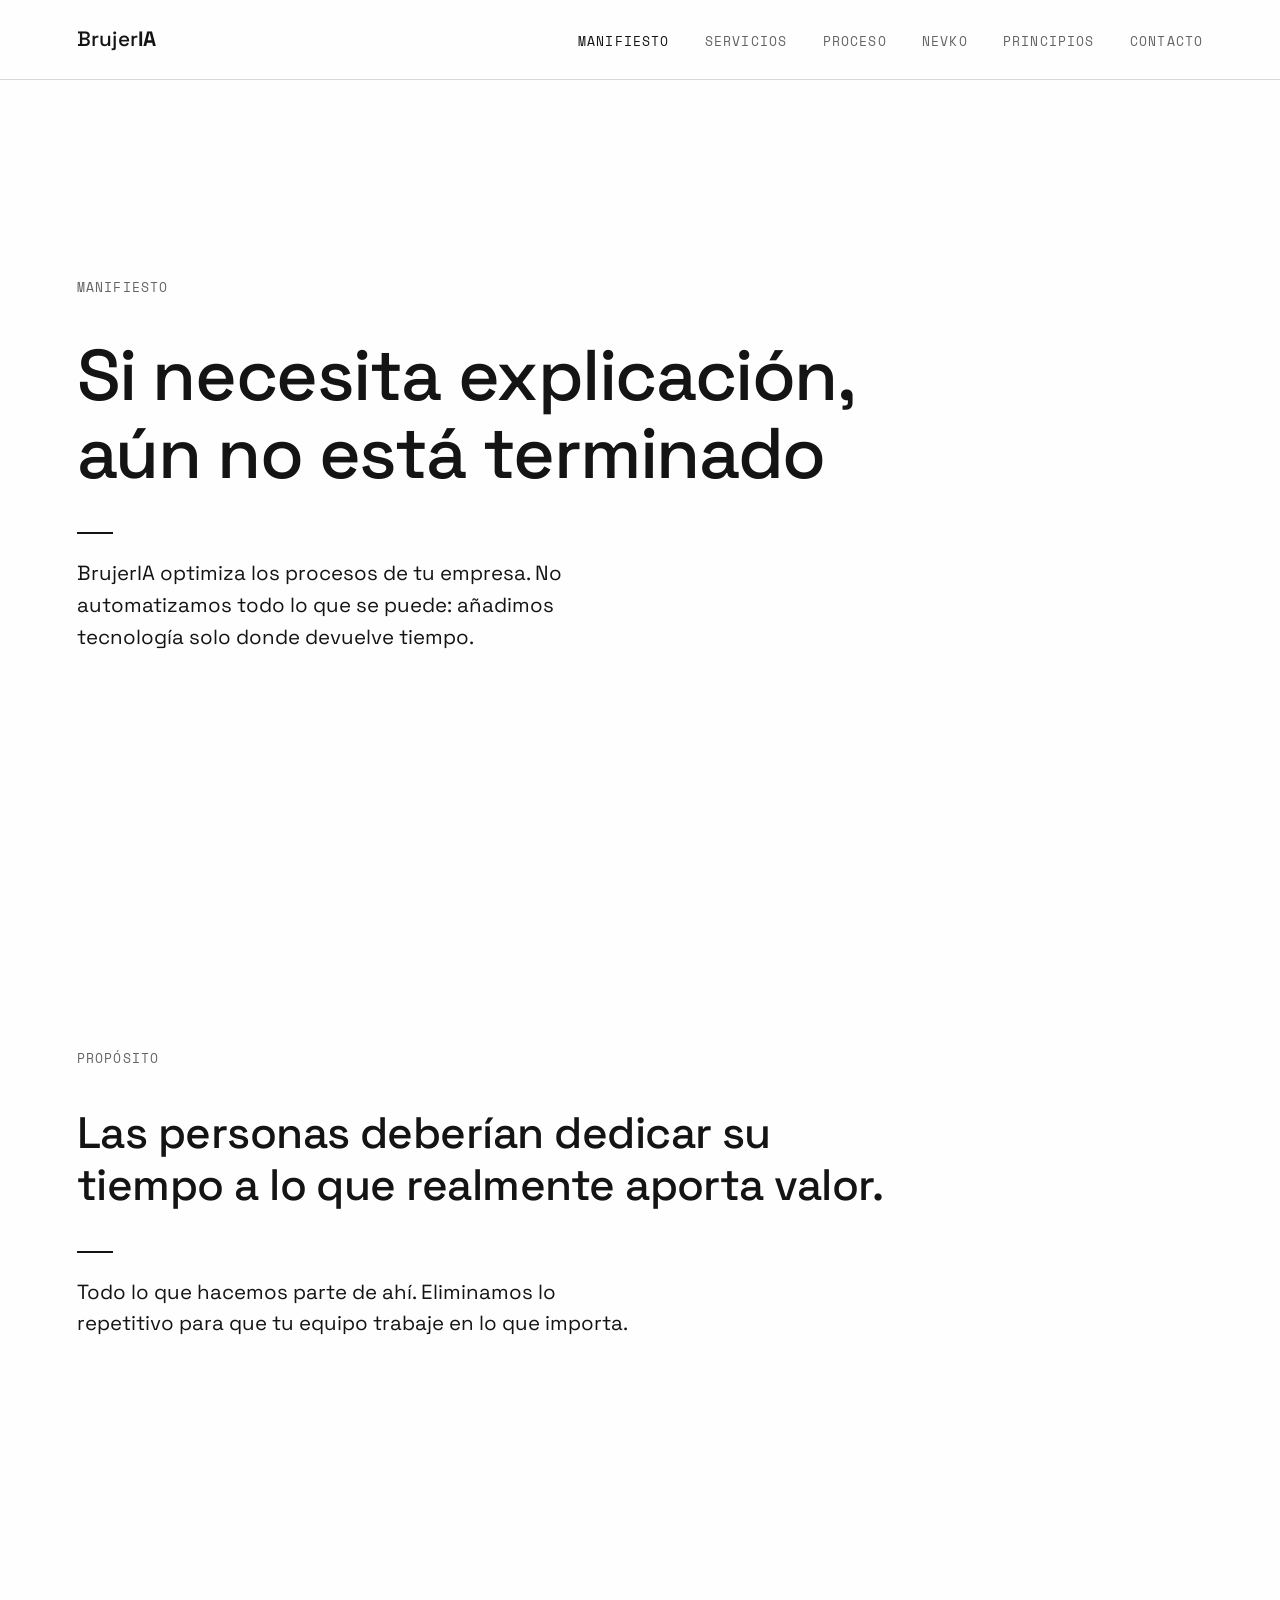
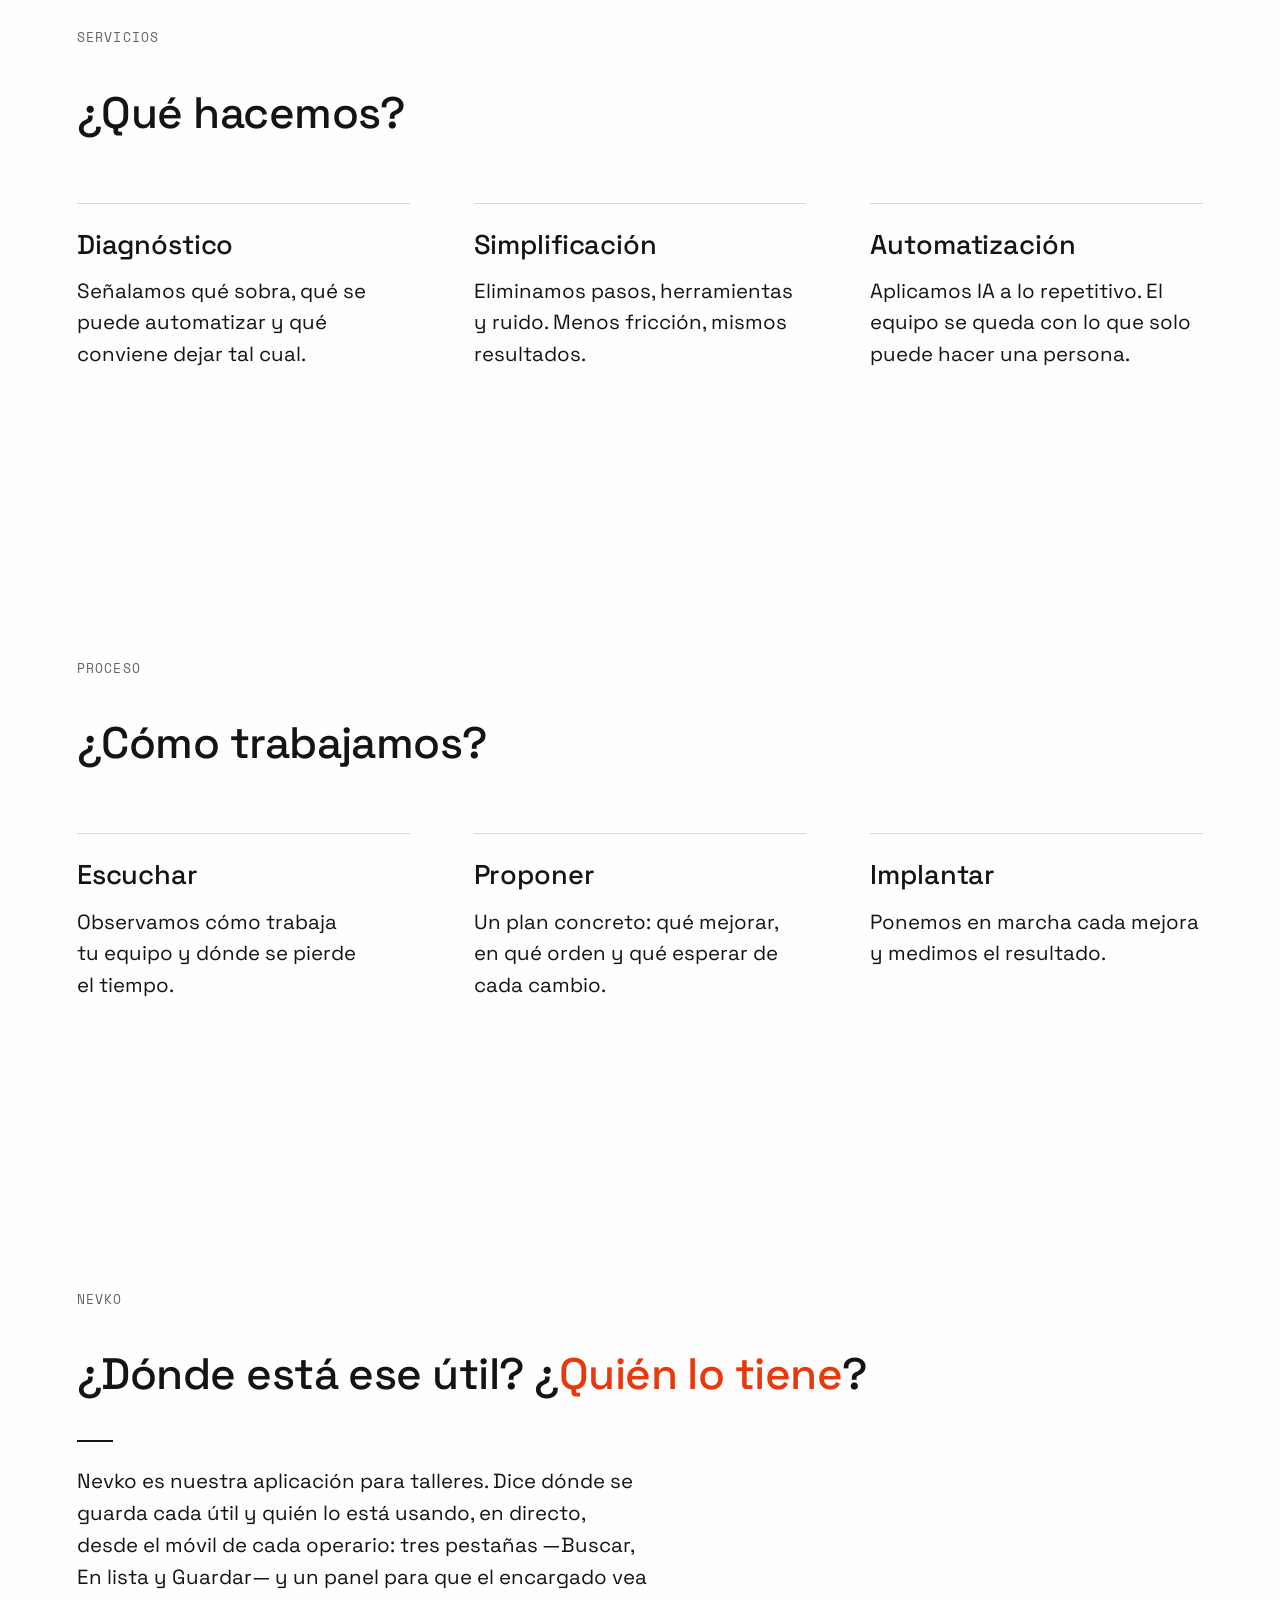
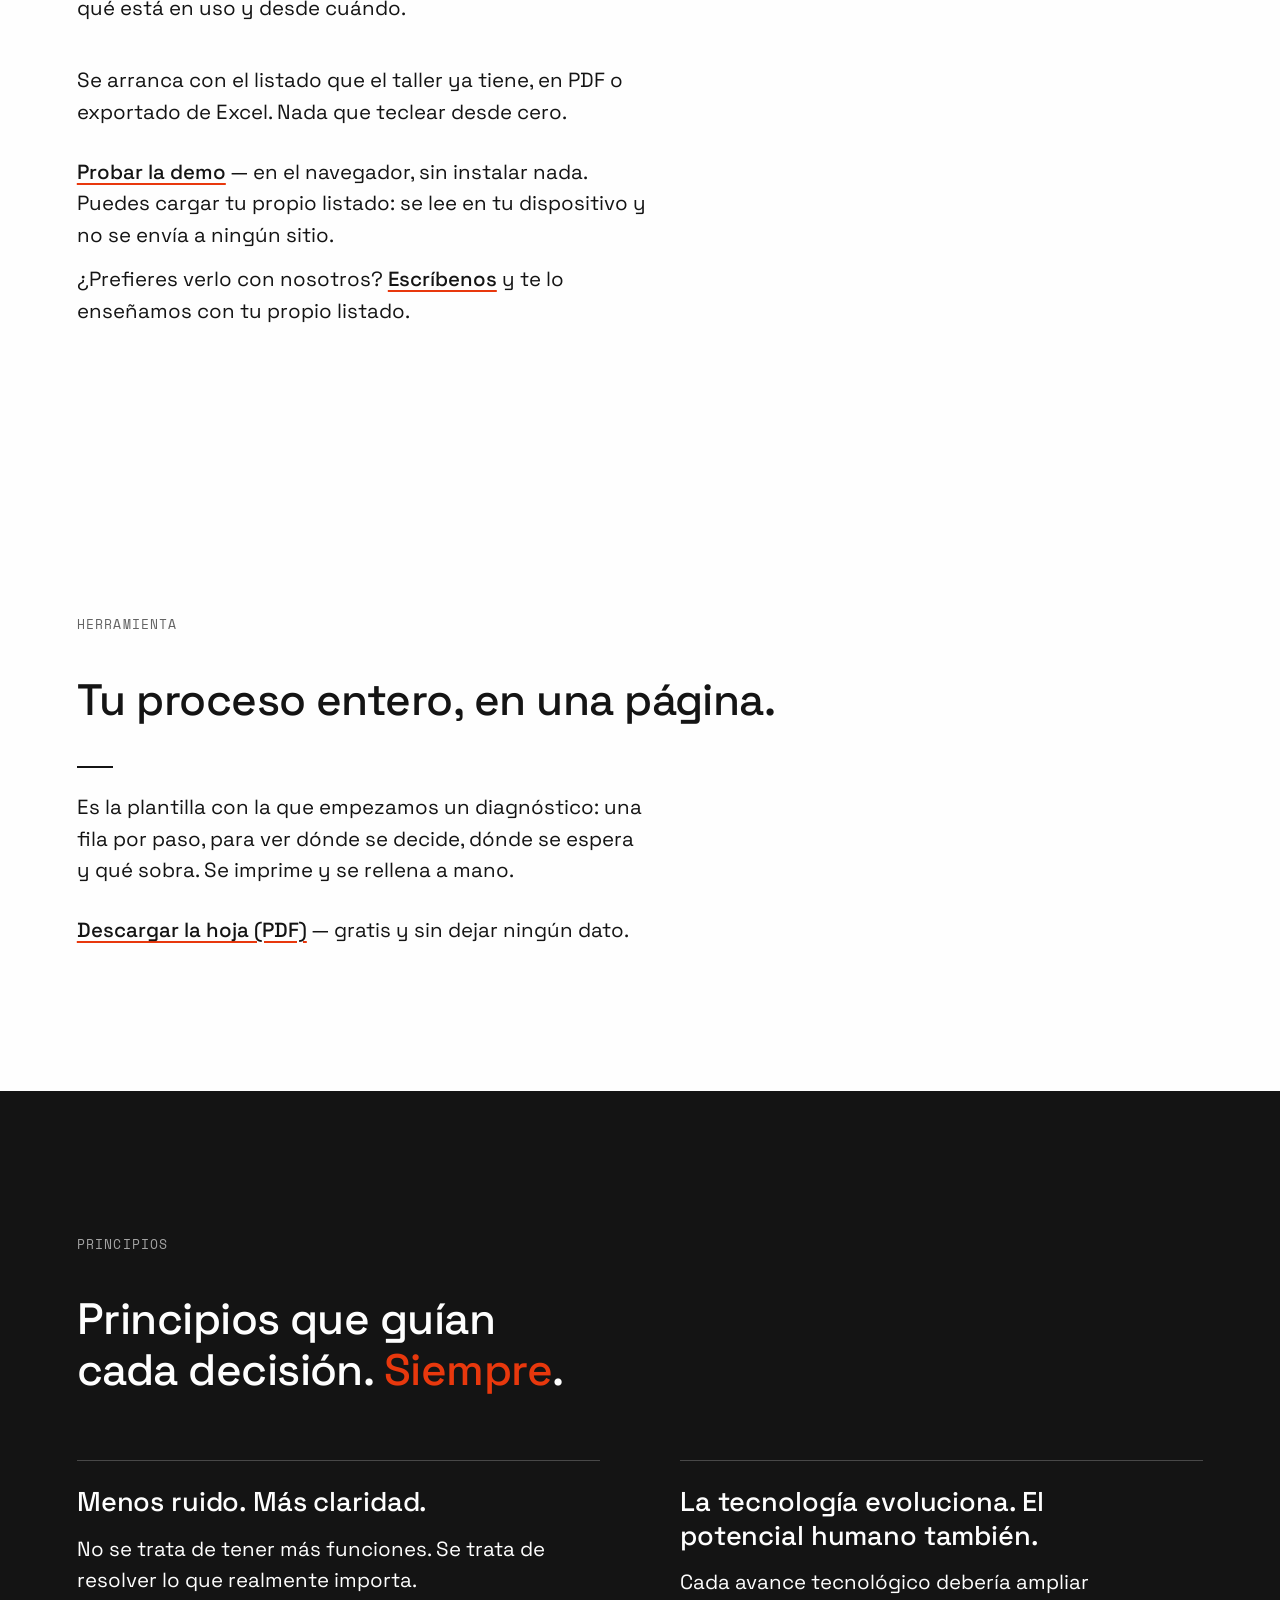
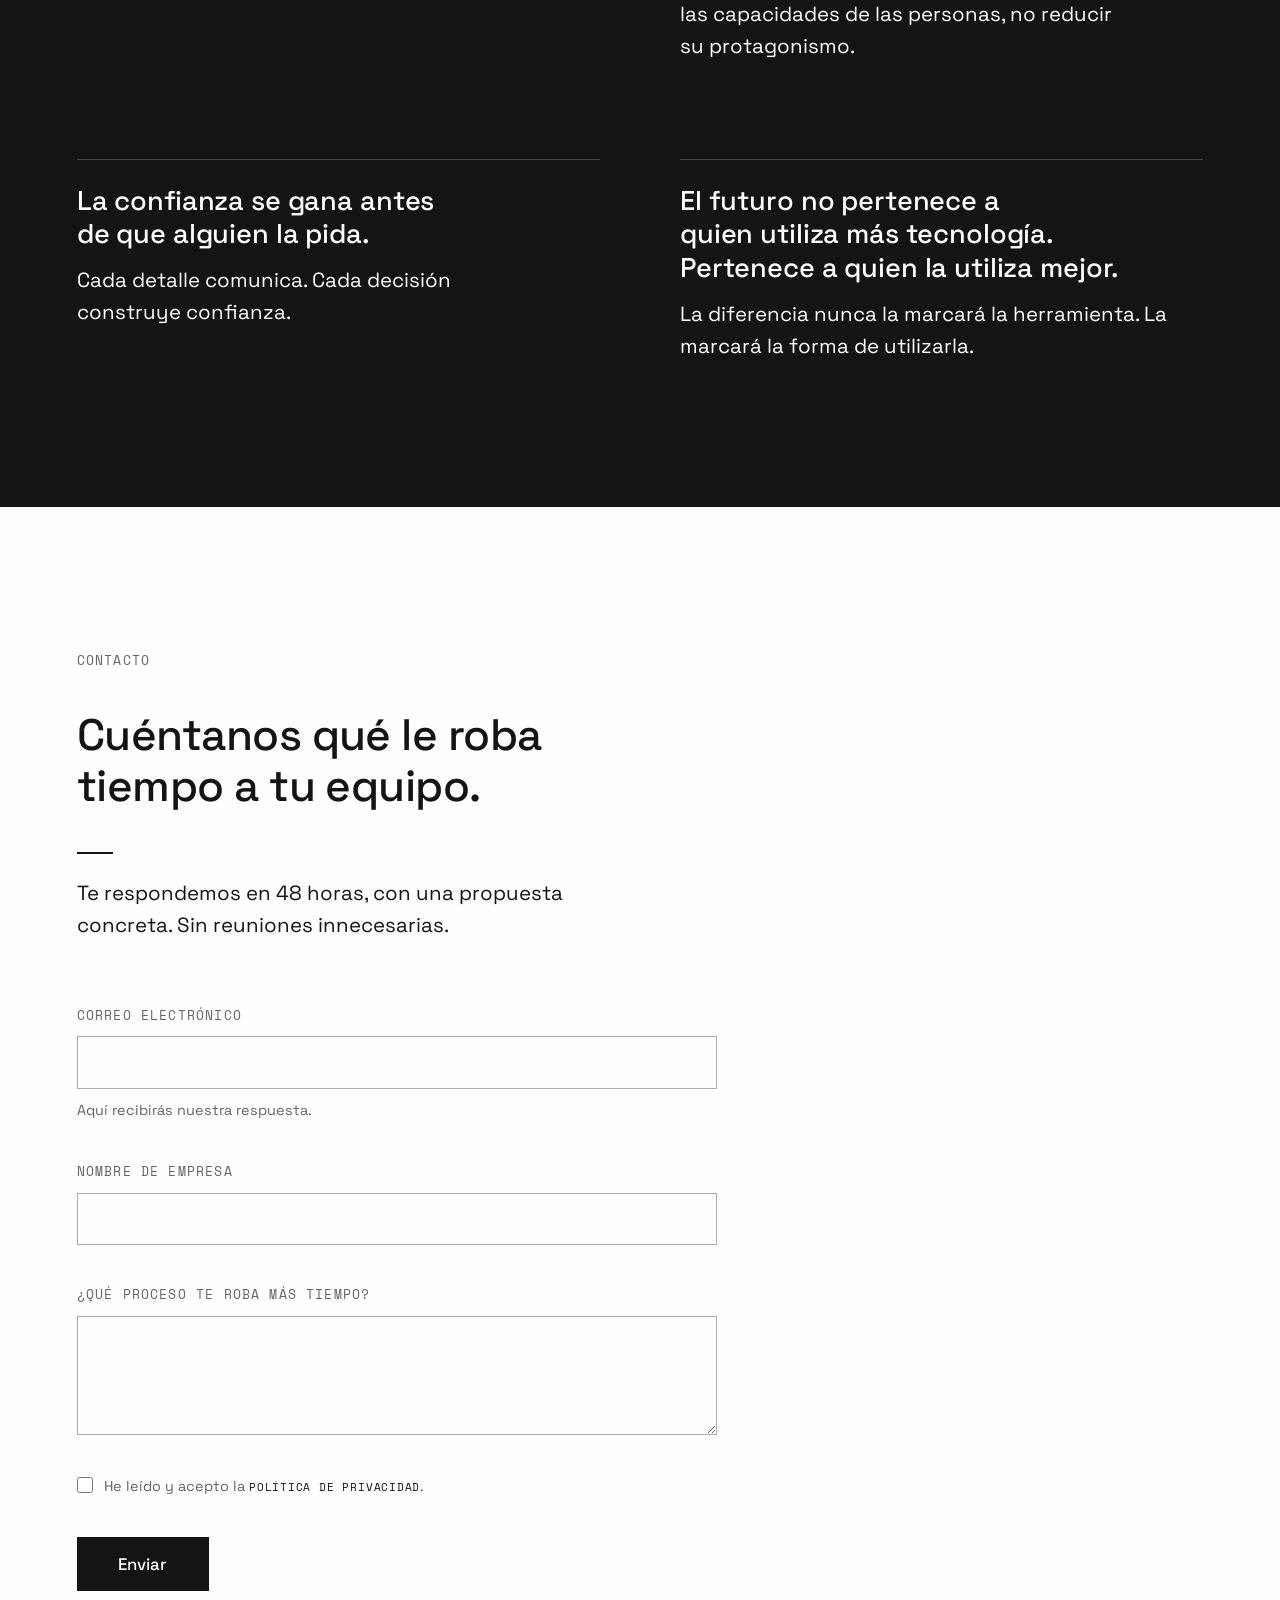
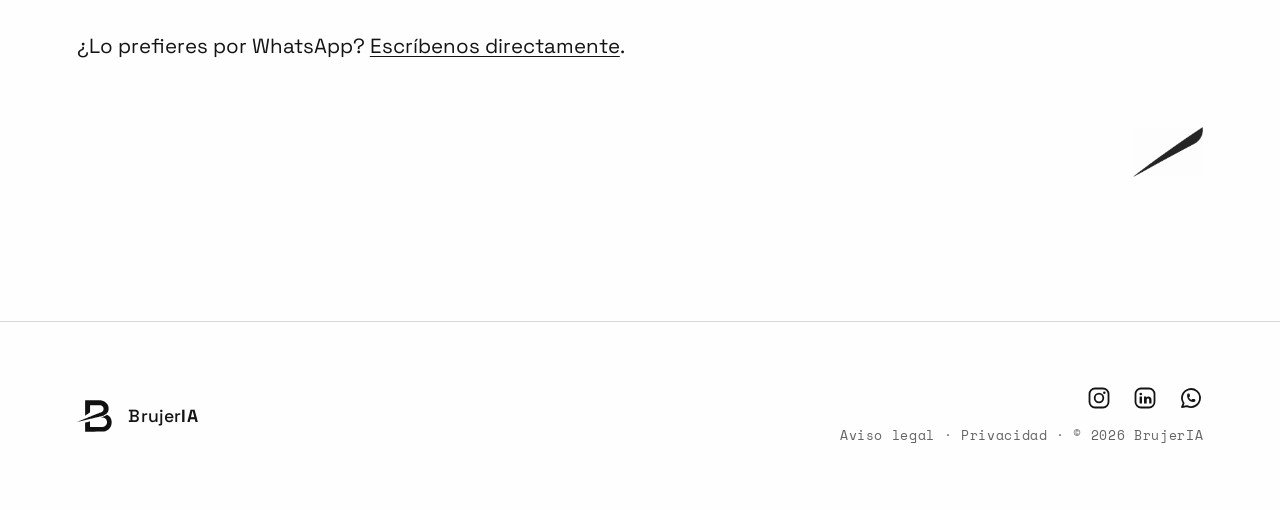
==== commit 1df5f218: "Seccion Nevko: las pestanas se llaman Buscar, En lista y Guardar Co-Authored-By: Claude Opus 5.5 <no" ====
--- a/index.html
+++ b/index.html
@@ -150,7 +150,7 @@
         <p class="body-copy">
           Nevko es nuestra aplicación para talleres. Dice dónde se guarda cada útil
           y quién lo está usando, en directo, desde el móvil de cada operario: tres
-          pestañas —Buscar, Por coger y Recoger— y un panel para que el encargado vea
+          pestañas —Buscar, En lista y Guardar— y un panel para que el encargado vea
           qué está en uso y desde cuándo.
         </p>
         <p class="body-copy">
